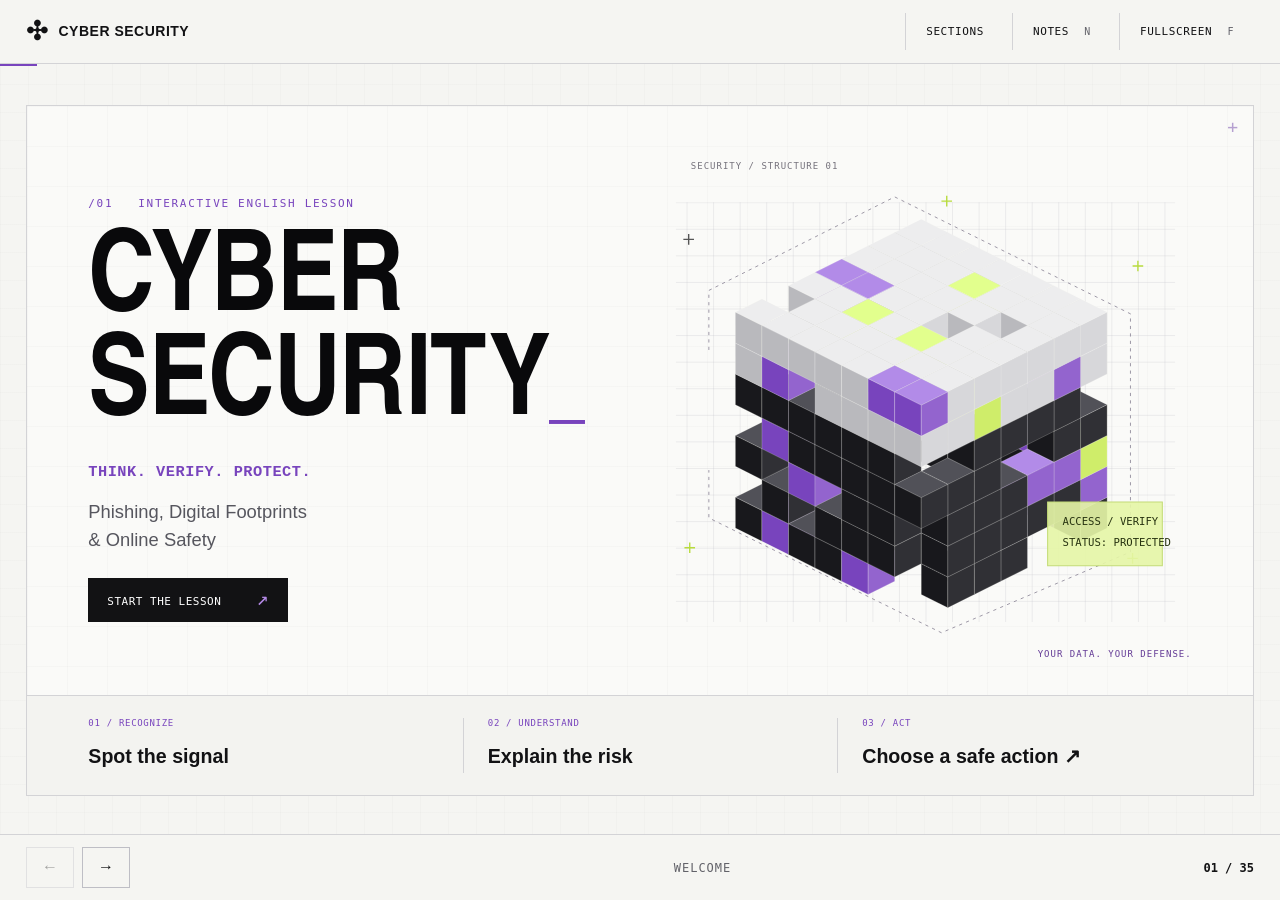
==== index.html @ 8901820e "Add files via upload" ====
<!doctype html>
<html lang="en"><head><meta charset="utf-8"><meta name="viewport" content="width=device-width, initial-scale=1"><meta name="theme-color" content="#f5f5f2"><meta name="description" content="An interactive English lesson on phishing, digital footprints and online safety. Bilingual vocabulary, diagrams and presenter notes."><title>Cyber Security · English lesson</title><link rel="stylesheet" href="style.css"></head>
<body><header class="toolbar"><a class="brand" href="#1"><i aria-hidden="true">✣</i>CYBER SECURITY</a><nav aria-label="Presentation tools"><button id="sections-btn">Sections</button><button id="notes-btn" title="Presenter notes (N)">Notes <kbd>N</kbd></button><button id="full-btn" title="Fullscreen (F)">Fullscreen <kbd>F</kbd></button></nav></header><div class="progress" aria-hidden="true"><div id="progress-bar"></div></div>
<main id="stage" aria-label="Presentation"></main>
<footer class="controls"><div class="nav-controls"><button id="prev-btn" aria-label="Previous slide">←</button><button id="next-btn" aria-label="Next slide">→</button><button id="reveal-btn" hidden>Reveal <kbd>Space</kbd></button></div><span id="section-label"></span><span id="counter" aria-live="polite"></span></footer>
<dialog id="notes-dialog" class="drawer"><div class="drawer-head"><h2>Presenter notes</h2><button data-close aria-label="Close notes">×</button></div><div id="notes-content"></div></dialog>
<dialog id="sections-dialog" class="drawer"><div class="drawer-head"><h2>Lesson map</h2><button data-close aria-label="Close sections">×</button></div><div id="sections-content"></div><p class="shortcuts">← → Slides &nbsp; · &nbsp; Space Reveal / next<br>N Notes &nbsp; · &nbsp; F Fullscreen &nbsp; · &nbsp; Esc Close</p></dialog>
<script src="config.js"></script><script src="assets/qrcode.js"></script><script src="notes.js"></script><script src="slides.js"></script><script src="app.js"></script></body></html>
---- style.css ----
:root{color-scheme:light;--bg:#f5f5f2;--panel:#ffffff;--text:#121214;--muted:#626269;--cyan:#7844bd;--purple:#7844bd;--line:#d3d3d6;--safe:#3d6616;--orange:#8a5200;--red:#a92e48}*{box-sizing:border-box}body{margin:0;background:radial-gradient(ellipse at 85% 10%,#12274a 0,transparent 42%),var(--bg);color:var(--text);font-family:Inter,"Segoe UI",Arial,sans-serif;line-height:1.4}button,a,input{font:inherit}button,.button{border:1px solid #bbbcc1;border-radius:9px;padding:9px 15px;background:#ffffff;color:var(--text);cursor:pointer;transition:background .16s;text-decoration:none;display:inline-block}button:hover,.button:hover{background:#e9e2f4;border-color:var(--cyan)}button:focus-visible,a:focus-visible,input:focus-visible{outline:3px solid var(--cyan);outline-offset:4px}button:disabled{opacity:.35;cursor:default}kbd{font:10px ui-monospace,monospace;color:var(--muted);margin-left:8px}.toolbar{height:64px;border-bottom:1px solid var(--line);padding:0 26px;display:flex;align-items:center;justify-content:space-between;gap:20px;background:#f5f5f2d9}.brand{font-size:13px;letter-spacing:1.7px;font-weight:750;color:var(--text);text-decoration:none;white-space:nowrap;display:flex;align-items:center;gap:10px}.brand i,.status-dot{display:inline-block;width:10px;height:10px;background:var(--cyan);border-radius:50%;box-shadow:0 0 15px #7844bd50}.toolbar nav{display:flex;gap:8px}.toolbar button{font-size:13px}.progress{height:3px;background:#dddddf}.progress>div{height:3px;background:linear-gradient(90deg,var(--cyan),var(--purple));transition:width .25s}#stage{min-height:calc(100dvh - 133px);display:flex;align-items:center;justify-content:center;padding:26px}.slide{width:min(100%,1480px);aspect-ratio:16/9;position:relative;border:1px solid var(--line);border-radius:20px;background:linear-gradient(120deg,#fafaf8,#f5f5f2);box-shadow:0 24px 60px #0004;padding:clamp(28px,4.2vw,76px);display:flex;flex-direction:column;justify-content:center;overflow:hidden;container-type:inline-size}.slide:before{content:"";position:absolute;inset:0;pointer-events:none;background:linear-gradient(#a0a0a010 1px,transparent 1px),linear-gradient(90deg,#a0a0a010 1px,transparent 1px);background-size:56px 56px;mask-image:linear-gradient(black,transparent 75%)}.slide>*{position:relative}.slide-header{margin-bottom:clamp(20px,2.5vw,40px)}.eyebrow{font:600 clamp(10px,1vw,14px) ui-monospace,monospace;letter-spacing:2.5px;color:var(--cyan);margin:0 0 16px}.slide-header h2{font-size:clamp(25px,3.1vw,48px);line-height:1.12;letter-spacing:-1px;margin:0;font-weight:730}.slide-body{font-size:clamp(17px,1.7vw,27px)}h1{font-size:clamp(42px,6.5vw,94px);line-height:1.02;letter-spacing:-3px;margin:12px 0 24px}h3{font-size:1.16em;line-height:1.2;margin:0 0 15px}em{color:var(--cyan);font-style:normal}p{margin:0 0 18px}p:last-child{margin-bottom:0}.lead{font-size:clamp(19px,2vw,30px);color:var(--muted);line-height:1.5}.mono{font:12px ui-monospace,monospace;letter-spacing:1.3px;color:var(--muted)}.cols{display:grid;gap:clamp(24px,3vw,48px);align-items:center}.cols-2{grid-template-columns:1fr 1fr}.cols-3{grid-template-columns:repeat(3,1fr)}.card{padding:25px 0;border-top:2px solid var(--cyan)}.card p{color:var(--muted);line-height:1.6}.card.safe{border-color:var(--safe)}.card.danger{border-color:var(--red)}.card.warning{border-color:var(--orange)}.callout{padding-top:24px;margin-top:25px;border-top:1px solid var(--line);font-size:1.05em;color:var(--cyan)}.flow{display:flex;align-items:stretch;justify-content:space-between;gap:12px;margin:22px 0}.node{padding:20px 16px;border:1px solid #bcbcc2;border-radius:12px;background:#ffffff;flex:1;font-size:clamp(16px,1.6vw,25px);font-weight:650;display:flex;flex-direction:column;justify-content:center}.node-index{font:11px ui-monospace,monospace;color:var(--cyan);display:block;margin-bottom:10px}.node small{display:block;color:var(--muted);font-size:.66em;line-height:1.3;margin-top:12px;font-weight:400}.arrow{align-self:center;color:var(--cyan);font-size:25px}.chain-step{display:flex;flex:1;gap:12px}.chain{gap:10px}.chain>.node{flex:1}.chain-step .node{width:100%}.method{color:var(--muted);font:clamp(17px,1.7vw,26px) ui-monospace,monospace;margin-top:24px}.method span{color:var(--cyan);margin:0 12px}.cover .slide-body{max-width:1050px}.cover h1{font-size:clamp(48px,7vw,102px)}.cover .flow{max-width:850px}.cover .node{background:transparent;border-color:var(--line)}.controls{min-height:66px;padding:12px 26px;display:flex;justify-content:space-between;align-items:center;gap:14px;border-top:1px solid var(--line);background:#f5f5f2}.nav-controls{display:flex;gap:8px;min-width:190px}.controls button{min-width:42px}.controls #reveal-btn{color:var(--cyan)}#section-label,#counter{font:12px ui-monospace,monospace;color:var(--muted)}#counter{min-width:65px;text-align:right}.tag{display:inline-block;border:1px solid #babac2;color:#343439;background:#efedf3;padding:9px 16px;border-radius:30px;font-size:.8em}.tags{display:flex;gap:10px;flex-wrap:wrap;margin-top:20px}.tags.large .tag{font-size:1em;padding:14px 22px}.message{border:1px solid #b8b8bd;border-radius:16px;background:#ffffff;overflow:hidden;max-width:870px;margin-inline:auto;width:100%}.message-bar{background:#eeeef0;border-bottom:1px solid #c4c4ca;padding:13px 22px;display:flex;align-items:center;gap:10px;font:11px ui-monospace,monospace;color:var(--muted);letter-spacing:1px}.message-bar span:last-child{margin-left:auto;font-size:10px}.message-body{padding:28px 32px;font-size:1.18em;line-height:1.5}.fake-link{color:#6334a3;text-decoration:underline}.demo-button{display:inline-block;padding:10px 20px;border:1px dashed #71717a;border-radius:7px;font-size:.8em;color:var(--muted);margin-top:7px}.sender{border-bottom:1px solid var(--line);padding-bottom:18px;margin-bottom:20px}.sender strong,.sender code{display:block}.sender code{font-size:.72em;color:var(--orange);margin-top:6px}.stats{display:grid;grid-template-columns:repeat(3,1fr);gap:32px;margin:20px 0}.stats>div+div{border-left:1px solid var(--line);padding-left:32px}.stats b{font-size:clamp(40px,5.3vw,80px);letter-spacing:-3px;font-weight:700;white-space:nowrap;color:var(--cyan)}.stats b span{font-size:.4em;letter-spacing:0;margin-left:5px}.stats p{font-size:.85em;color:var(--text);margin-top:18px}.stats small{font-size:.8em;color:var(--muted);display:block;margin-top:7px}.source-note{font-size:clamp(12px,1vw,16px);color:var(--muted);margin-top:22px;line-height:1.5}.example{display:block;margin-top:24px;font-size:.85em;color:var(--orange)}.aitm-steps{margin-top:28px;min-height:140px}.aitm-steps p{font-size:.9em;margin-bottom:14px}.aitm-steps b{margin-right:16px;color:var(--cyan)}.warning{color:var(--orange)}.notifications{display:grid;gap:12px}.notifications>div{padding:18px 20px;background:#fff;border:1px solid #c2c2c9;border-left:3px solid var(--orange);border-radius:10px;font-size:.9em;display:flex;justify-content:space-between;gap:20px}.notifications>div:nth-child(2){margin-left:12px}.notifications>div:nth-child(3){margin-left:24px}.notifications b{color:var(--orange);font-size:.8em}.notifications small{font-size:.7em;color:var(--muted);text-align:center;margin-top:8px}.inset-title{font-size:2em;line-height:1.1}.big-answer{font-size:1.65em;font-weight:750;color:var(--safe);margin-top:24px}.purple{color:var(--purple)}table{width:100%;border-collapse:collapse;table-layout:fixed;font-size:.92em}th{text-align:left;color:var(--cyan);font-size:.8em;text-transform:uppercase;letter-spacing:1px;border-bottom:2px solid #9c9ca6;padding:16px 18px}td{padding:17px 18px;border-bottom:1px solid var(--line);color:#44444d;vertical-align:top}td:first-child{color:var(--text)}th:first-child{width:36%}.definition{font-size:clamp(30px,4vw,60px);line-height:1.25;letter-spacing:-1px}.definition.small{font-size:1.4em}.question-label{margin:25px 0 10px;color:var(--muted);font-size:1.1em}.answer{color:var(--safe);font-weight:600;padding:18px 0;margin-top:12px}.evidence-grid{display:grid;grid-template-columns:1fr 1fr;gap:20px 36px}.evidence-grid .card{padding:19px 0}.alex-title{margin-bottom:24px}.profile{display:flex;align-items:center;gap:16px}.avatar{height:56px;width:56px;border:1px solid #a8a8b2;border-radius:50%;display:grid;place-items:center;background:#e9e1f5;color:var(--cyan);font-weight:700}.profile small{display:block;color:var(--muted);font-size:.65em;margin-top:5px}.profile h3{margin:0}.question{font-size:1.4em;line-height:1.4}.questions{margin-top:40px}.questions p{font-size:1.45em;margin-bottom:24px}.questions span{color:var(--cyan);font:15px ui-monospace,monospace;margin-right:20px}.post{max-width:730px;margin:auto;padding:30px;border:1px solid #c5c5c9;border-radius:16px;background:#fff;width:100%}.post blockquote{font-size:1.55em;line-height:1.35;margin:35px 0}.post-footer{border-top:1px solid var(--line);padding-top:16px;font-size:.65em;color:var(--muted)}.cols .message-body{padding:22px;font-size:1em}.cols .post blockquote{font-size:1.25em}.analyzed [data-mark]{background:#8a520020;color:var(--orange);border-bottom:2px solid var(--orange)}.analyzed [data-mark=personal]{color:var(--cyan);border-color:var(--cyan);background:#7844bd15}.process-row{display:flex;gap:25px;align-items:center}.process-row .flow{flex:1}.label{font:12px ui-monospace,monospace;width:55px}.danger-text{color:var(--red)}.safe-text{color:var(--safe)}.rule-number{font-size:clamp(65px,8vw,120px);line-height:1;color:var(--cyan);opacity:.7;letter-spacing:-5px;margin-bottom:24px}.clean-list,.check-list{margin:0;padding:0;list-style:none}.clean-list{counter-reset:list}.clean-list li,.check-list li{padding:15px 0;border-bottom:1px solid var(--line);display:flex;gap:16px}.clean-list li:before{counter-increment:list;content:'0' counter(list);color:var(--cyan);font:14px ui-monospace,monospace;padding-top:5px}.check-list li:before{content:'✓';color:var(--safe)}.auth-equation{display:flex;gap:40px;align-items:center;justify-content:center;margin:28px 0 40px}.auth-equation>div{padding:26px 35px;border:1px solid #b8b8c0;border-radius:14px;flex:1}.auth-equation>b{font-size:2em;color:var(--cyan)}.auth-equation h3{margin:12px 0 0}.layers{display:grid;gap:18px}.layers>div{display:flex;align-items:center;gap:25px;padding:20px 26px;border:1px solid var(--line);border-radius:13px;background:#fff}.layers b{color:var(--cyan);font:24px ui-monospace,monospace}.layers h3{margin-bottom:8px}.layers p{font-size:.8em;color:var(--muted)}.monitor{border:1px solid #b7b7c0;border-radius:14px;overflow:hidden;margin-bottom:30px}.monitor-head{padding:16px 24px;background:#e9e4f1;color:var(--cyan);font:16px ui-monospace,monospace}.monitor-head span{font:13px sans-serif;color:var(--muted);margin-left:20px}.signal-row{display:grid;grid-template-columns:repeat(4,1fr);gap:20px;padding:32px 24px;font-size:.85em}.signal-row span:before{content:'●';color:var(--orange);margin-right:8px;font-size:10px}.takeaways p{font-size:1.65em;display:flex;gap:22px;align-items:baseline;border-bottom:1px solid var(--line);padding:20px 0}.takeaways p:last-child{border:0}.takeaways b{font:16px ui-monospace,monospace;color:var(--muted)}.final-question{font-size:clamp(30px,3.7vw,56px);line-height:1.25;letter-spacing:-1px}.thanks{margin-top:16px;color:var(--muted)}.word-preview{display:grid;grid-template-columns:auto 1fr;gap:10px 24px;font-size:.8em;padding:22px 0;margin:15px 0}.word-preview span{color:var(--muted)}.accent{color:var(--cyan);border-color:#7844bd;font-size:.8em}.qr-panel{text-align:center;display:grid;justify-items:center;gap:16px}.qr{padding:16px;background:#fff;border-radius:16px;width:clamp(190px,23vw,340px);max-width:100%;aspect-ratio:1;display:grid;place-items:center;line-height:0}.qr svg{width:100%;height:100%}.qr-panel>b{font-size:.95em}.qr-panel>small{font-size:.7em;color:var(--muted)}.quiz-layout{display:grid;grid-template-columns:1fr 1fr;gap:45px;align-items:center}.quiz-slot{aspect-ratio:1;max-width:360px;width:100%;justify-self:center;border:2px dashed #9b8aae;border-radius:20px;display:flex;align-items:center;justify-content:center;flex-direction:column;color:var(--muted);gap:12px;background:#11213950}.quiz-slot p{margin:0;font-size:1.2em}.quiz-slot small{font-size:.7em}.qr-corners{font-size:60px;font-weight:200;color:#7844bd}.quiz-slot.ready{border:0;background:transparent}.quiz-slot img{width:100%;height:100%;object-fit:contain;background:#fff;padding:15px;border-radius:12px}.quiz-slot a{color:var(--cyan);font-size:.8em}.drawer{position:fixed;inset:0 0 0 auto;margin:0;height:100dvh;max-height:none;width:560px;max-width:100%;padding:25px 30px;background:#f7f7f4;color:var(--text);border:0;border-left:1px solid #c3c3ca;overflow:auto;box-shadow:-20px 0 80px #0006}.drawer::backdrop{background:#151518a6;backdrop-filter:blur(3px)}.drawer-head{display:flex;align-items:center;justify-content:space-between;gap:20px;margin-bottom:25px}.drawer-head h2{font-size:23px;margin:0}.drawer-head button{font-size:24px;padding:2px 12px}.drawer h3{color:var(--cyan);font-size:14px;text-transform:uppercase;letter-spacing:1px;margin-top:25px}.drawer p{font-size:16px;line-height:1.7;white-space:pre-line}.notes-meta{display:flex;flex-wrap:wrap;gap:8px}.notes-meta span{font-size:12px;padding:7px 10px;background:#eeebf4;border-radius:6px;color:var(--muted)}.notes-guide{border-left:3px solid var(--orange);padding-left:15px}.map-group{color:var(--cyan);font:12px ui-monospace,monospace;margin:25px 0 10px}.map-button{display:flex;justify-content:space-between;gap:10px;text-align:left;width:100%;background:transparent;border-color:transparent;padding:10px;font-size:14px;margin-bottom:3px}.map-button.active{background:#e9dff8;border-color:#bcadd2}.map-button small{color:var(--muted)}.shortcuts{font-size:12px;color:var(--muted);line-height:2;margin-top:25px}.reveal:not([hidden]){animation:fade .25s ease-out}[hidden]{display:none!important}@keyframes fade{from{opacity:0;transform:translateY(8px)}to{opacity:1;transform:translateY(0)}}@media(min-width:1800px){.slide-body{font-size:27px}}@media(max-width:900px){.toolbar{padding:0 14px}.brand{font-size:10px;letter-spacing:1px}.toolbar button{font-size:11px;padding:8px}.toolbar kbd{display:none}#stage{padding:15px}.slide{padding:32px;aspect-ratio:auto;min-height:70vh}.slide-body{font-size:18px}.slide-header h2{font-size:30px}.cols{gap:25px}.node{font-size:16px;padding:15px 12px}.chain{flex-wrap:wrap}.chain-step{min-width:130px}.chain>.node{min-width:120px}.stats b{font-size:45px}.stats{gap:18px}.stats>div+div{padding-left:18px}.message-body{padding:24px}.takeaways p{font-size:1.3em;display:block}.takeaways b{margin-right:12px}.controls{padding:12px 15px}.source-note{font-size:12px}}@media(max-width:600px){.brand{font-size:9px}.toolbar{gap:8px;height:58px}.toolbar nav{gap:4px}.toolbar button{padding:6px}.toolbar #full-btn{font-size:0}.toolbar #full-btn:before{content:'⛶';font-size:18px}.slide{padding:25px 20px;min-height:calc(100dvh - 160px);border-radius:14px;overflow:visible}.slide-header{margin-bottom:24px}.slide-header h2{font-size:28px}.slide-body{font-size:17px}h1{font-size:45px;letter-spacing:-2px}.intro h1{font-size:40px}.cols-2,.cols-3,.quiz-layout{grid-template-columns:1fr}.flow{flex-wrap:wrap;gap:8px}.node{min-width:90px}.arrow{font-size:18px}.cover .node{font-size:14px}.qr{width:220px}.qr-panel{gap:10px}.word-preview{font-size:.82em;gap:8px 15px}.lead{font-size:18px}.controls{gap:8px}.nav-controls{min-width:0;gap:5px}.controls button{padding:9px;min-width:36px}.controls kbd{display:none}#section-label{font-size:10px;max-width:92px}#counter{font-size:10px;min-width:43px}.stats{grid-template-columns:1fr;gap:18px}.stats>div{display:flex;align-items:center;gap:22px}.stats>div+div{border-left:0;padding-left:0;border-top:1px solid var(--line);padding-top:18px}.stats b{font-size:42px;min-width:140px;letter-spacing:-1px}.stats p{margin:0;font-size:.8em}.evidence-grid{gap:15px 20px}.card{padding:16px 0}.card h3{font-size:1em}.card p{font-size:.9em}td,th{padding:13px 8px;overflow-wrap:anywhere}table{font-size:.83em}.source-note{font-size:11px}.message-body{padding:22px;font-size:1.05em}.message-bar{padding:12px}.message-bar span:last-child{font-size:8px}.post{padding:22px}.questions p{font-size:1.2em}.rule-number{font-size:70px;margin-bottom:15px}.auth-equation{gap:14px;margin:15px 0 24px}.auth-equation>div{padding:20px 15px}.auth-equation h3{font-size:1em}.mono{font-size:9px}.layers>div{padding:18px 15px;gap:16px}.layers h3{font-size:1em}.signal-row{grid-template-columns:1fr 1fr;padding:22px;gap:20px}.monitor-head span{font-size:11px}.process-row{gap:12px}.label{font-size:9px;width:38px}.process-row .node{font-size:13px;min-width:65px}.questions{margin-top:25px}.final-question{font-size:28px}.quiz-slot{max-width:230px}.takeaways p{font-size:1.3em}.drawer{padding:20px}.inset-title{font-size:1.6em;margin:0}.qr-panel small{font-size:12px}.example{margin-top:10px}}@media(prefers-reduced-motion:reduce){*,*:before,*:after{animation:none!important;transition:none!important}}@media print{body{background:white;color:black}.toolbar,.controls,.progress,.drawer{display:none!important}#stage{display:block;padding:0}.slide{break-after:page;width:100%;aspect-ratio:16/9;min-height:0;color:#101827;background:white;border:0;box-shadow:none}.slide>*{color:#101827}}
/* Keep the complete canvas and controls visible on landscape projectors. */
@media(min-width:901px){.slide{width:min(100%,1480px,calc((100dvh - 185px)*16/9));padding:clamp(28px,3.5vw,64px)}.slide-body{font-size:clamp(17px,2cqw,27px)}.slide-header h2{font-size:clamp(26px,3.6cqw,48px)}.slide h1{font-size:clamp(42px,6.6cqw,94px)}.slide.intro h1{font-size:clamp(38px,5.5cqw,72px)}.node{font-size:clamp(16px,1.9cqw,25px)}.intro .word-preview{margin:5px 0;padding:16px 0}.intro .lead{font-size:clamp(18px,2.1cqw,28px)}}
.takeaways p{display:block}.takeaways b{display:inline-block;margin-right:22px}
.sender-slide .slide-header{margin-bottom:20px}.sender-slide .message-body{padding:18px 26px;font-size:1em}.sender-slide .sender{padding-bottom:12px;margin-bottom:12px}.sender-slide .message-body>p{margin-bottom:12px}.sender-slide .callout{padding-top:15px;margin-top:18px}.sender-slide .answer{padding:10px 0;margin-top:5px}
.controls{height:66px;padding-block:10px}

/* Cyber Security — grid, type and hard edges from the supplied reference. */
@font-face{font-family:CyberDisplay;src:url('assets/display.otf') format('opentype');font-weight:700;font-display:swap}
:root{--lime:#d5f65b;--ink:#121214;--paper:#f5f5f2;--accent:#7844bd}
body{background:var(--paper);background-image:linear-gradient(#11111104 1px,transparent 1px),linear-gradient(90deg,#11111104 1px,transparent 1px);background-size:28px 28px}
button,.button,.slide,.node,.tag,.message,.post,.notifications>div,.demo-button,.avatar,.auth-equation>div,.layers>div,.monitor,.qr,.quiz-slot,.quiz-slot img,.notes-meta span{border-radius:0;box-shadow:none}
.toolbar{background:var(--paper);height:64px;border-bottom:1px solid var(--line)}
.brand{letter-spacing:.5px;font-size:14px;font-weight:900}.brand i{width:auto;height:auto;background:none;box-shadow:none;border-radius:0;font-size:26px;font-style:normal;color:var(--ink)}
.toolbar button{border:0;border-left:1px solid var(--line);background:transparent;font:11px ui-monospace,monospace;text-transform:uppercase;letter-spacing:.6px;padding:12px 20px}.toolbar button:hover{background:#e8e1f1}
.progress{height:2px;background:transparent}.progress>div{height:2px;background:var(--accent)}
#stage{padding:18px 26px;min-height:calc(100dvh - 132px)}
.slide{background:#fafaf8;border:1px solid var(--line);padding:clamp(28px,3.5vw,64px);box-shadow:none}
.slide:before{background:linear-gradient(#12121405 1px,transparent 1px),linear-gradient(90deg,#12121405 1px,transparent 1px);background-size:40px 40px;mask-image:none}
.slide:after{content:'+';position:absolute;right:15px;top:10px;font:18px ui-monospace,monospace;color:#b5a0d0}
h1,.slide-header h2,.inset-title{font-family:CyberDisplay,'Arial Narrow',Arial,sans-serif;font-weight:700;text-transform:uppercase;letter-spacing:-.5px;line-height:1.02}
.slide-header h2{font-size:clamp(30px,4.6cqw,60px)}
.eyebrow{color:var(--accent);font-weight:400;letter-spacing:1.7px;font-size:11px}
.slide-header{margin-bottom:24px}.lead{color:#56565e}.node{background:#f6f6f3;border-color:#c4c4cb;border-top:3px solid var(--ink);font-weight:600}.node-index{color:var(--accent)}
.node small{color:#626269}.node-index,.mono,.message-bar,.label,.source-note,.tag,.cover-subtitle{font-family:ui-monospace,'Courier New',monospace}
.card{border-color:var(--accent)}.card.safe{border-color:#a2c439}.card.danger{border-color:#a92e48}
.tag{background:#f0eafa;border-color:#cbbadc;color:#4f2f77;padding:7px 12px}
th{background:#eeebf4;border-bottom:2px solid var(--ink);color:#633a95;font-size:.75em}td{background:#ffffff66}tr:nth-child(even) td{background:#eeeeef99}
.message-bar{background:#eeebf3;color:#53535b}.status-dot{background:var(--lime);box-shadow:none;border:1px solid #9fbd45;border-radius:0}
.message{border-color:#aaa9b1}.post{background:white}.avatar{color:var(--ink);background:var(--lime);border-color:#b5ca73}
.demo-button{background:#efedf2;color:#55515e;border:1px solid #bbb5c5}.fake-link{color:#6334a3}.callout{color:#633a95}.big-answer,.answer{color:#3d6616}.analyzed [data-mark]{background:#f4e8bc;color:#7e4900}.analyzed [data-mark=personal]{background:#e8dcf7;color:#65369e}
.stats b{color:var(--ink);font-family:CyberDisplay,Arial,sans-serif}.stats>div:first-child b{color:var(--accent)}.rule-number{color:var(--accent);opacity:1;font-family:CyberDisplay,Arial,sans-serif}
.layers>div{background:white;border-left:5px solid var(--accent)}.layers>div:last-child{border-left-color:#b3d63e}.monitor-head{background:#eee9f5;color:#54307e}.signal-row{background:#fff}
.quiz-slot{background:linear-gradient(135deg,#f0edf5,#fafaf8);border-color:#ab96c5}.qr{border:1px solid var(--line);padding:12px}.qr-panel>b{font-family:ui-monospace,monospace;font-size:.85em}.accent{background:var(--ink);color:#fff;border-color:var(--ink)}.accent:hover{color:var(--ink)}
.controls{background:var(--paper);height:66px}.controls button{background:transparent;border-color:#bebec5;padding:8px 15px}.controls #reveal-btn{background:var(--lime);color:#273507;border-color:#b6cf6c}.controls button:hover{background:#e8e1f1}
#section-label{text-transform:uppercase;letter-spacing:1px}#counter{color:var(--ink);font-weight:700}.drawer{background:#f7f7f4;box-shadow:-10px 0 40px #1112}.map-button.active{background:#e8def7}.drawer h3{color:#633a95}
.cover{padding:0!important;justify-content:stretch}.cover .slide-body{max-width:none;width:100%;height:100%;display:flex;flex-direction:column;flex:1}.cover-main{display:grid;grid-template-columns:1.05fr 1fr;flex:1;align-items:center;padding:4.5% 5% 3%;gap:1%}
.cover .eyebrow{margin-bottom:24px}.cover h1{font-size:clamp(52px,9.2cqw,118px);line-height:.92;letter-spacing:-1.5px;margin:0 0 20px;color:#09090b}.title-cursor{color:var(--accent);font-size:.7em}
.cover-subtitle{font-size:clamp(11px,1.25cqw,17px);font-weight:700;letter-spacing:.5px;color:var(--accent);margin-bottom:15px}.cover .lead{font-size:clamp(14px,1.5cqw,21px);line-height:1.5;margin-bottom:25px;max-width:95%}
.cover-start{background:var(--ink);color:white;border:1px solid var(--ink);font:11px ui-monospace,monospace;padding:13px 18px;letter-spacing:.5px}.cover-start span{color:#b58ae7;font-size:20px;line-height:12px;margin-left:28px}.cover-start:hover{background:#7844bd;color:#fff}.cover-start:hover span{color:var(--lime)}
.cover-art{position:relative;align-self:stretch;display:flex;align-items:center;min-width:0}.cover-art img{width:100%;height:auto;max-height:100%;object-fit:contain}.art-label,.art-caption{position:absolute;font:9px ui-monospace,monospace;letter-spacing:1px}.art-label{top:0;left:6%;color:#74717b}.art-caption{bottom:0;right:0;color:#633a95}
.cover-principles{border-top:1px solid var(--line);display:grid;grid-template-columns:repeat(3,1fr);padding:22px 5%;background:#f3f3f0;gap:20px}.cover-principles>div+div{border-left:1px solid var(--line);padding-left:24px}.cover-principles span{display:block;font:9px ui-monospace,monospace;color:var(--accent);margin-bottom:10px;letter-spacing:.7px}.cover-principles b{font-weight:600;font-size:clamp(14px,1.6cqw,21px)}
@media(min-width:901px){.slide{width:min(100%,1480px,calc((100dvh - 168px)*16/9))}.slide h1{font-size:clamp(42px,6.6cqw,94px)}.slide.cover h1{font-size:clamp(52px,9.2cqw,118px)}}
@media(max-width:900px){.slide-header h2{font-size:36px}.cover-main{padding:35px 30px;gap:10px}.slide.cover h1{font-size:72px}.cover .eyebrow{font-size:9px;letter-spacing:1px}.cover .lead{font-size:16px}.cover-subtitle{font-size:11px}.cover-principles{padding:20px 30px}.toolbar button{padding:10px}}
@media(max-width:600px){.toolbar{height:58px;padding:0 12px}.brand{font-size:10px;letter-spacing:0;gap:6px}.brand i{font-size:20px}.toolbar button{font-size:9px;padding:8px 6px}.toolbar nav{gap:0}#stage{padding:12px}.slide{border-radius:0}.slide-header h2{font-size:34px}.cover-main{grid-template-columns:1fr;padding:30px 24px 16px;gap:20px}.slide.cover h1{font-size:76px}.cover .eyebrow{margin-bottom:20px}.cover-art{height:245px}.cover-art img{height:100%;width:100%}.art-label{left:0}.cover .lead{font-size:16px}.cover-start{font-size:10px}.cover-principles{padding:20px;gap:9px}.cover-principles>div+div{padding-left:10px}.cover-principles span{font-size:8px;line-height:1.5}.cover-principles b{font-size:13px}.controls button{padding:9px}.cover-subtitle{font-size:12px}.art-caption{font-size:8px}.intro h1{font-size:46px}}
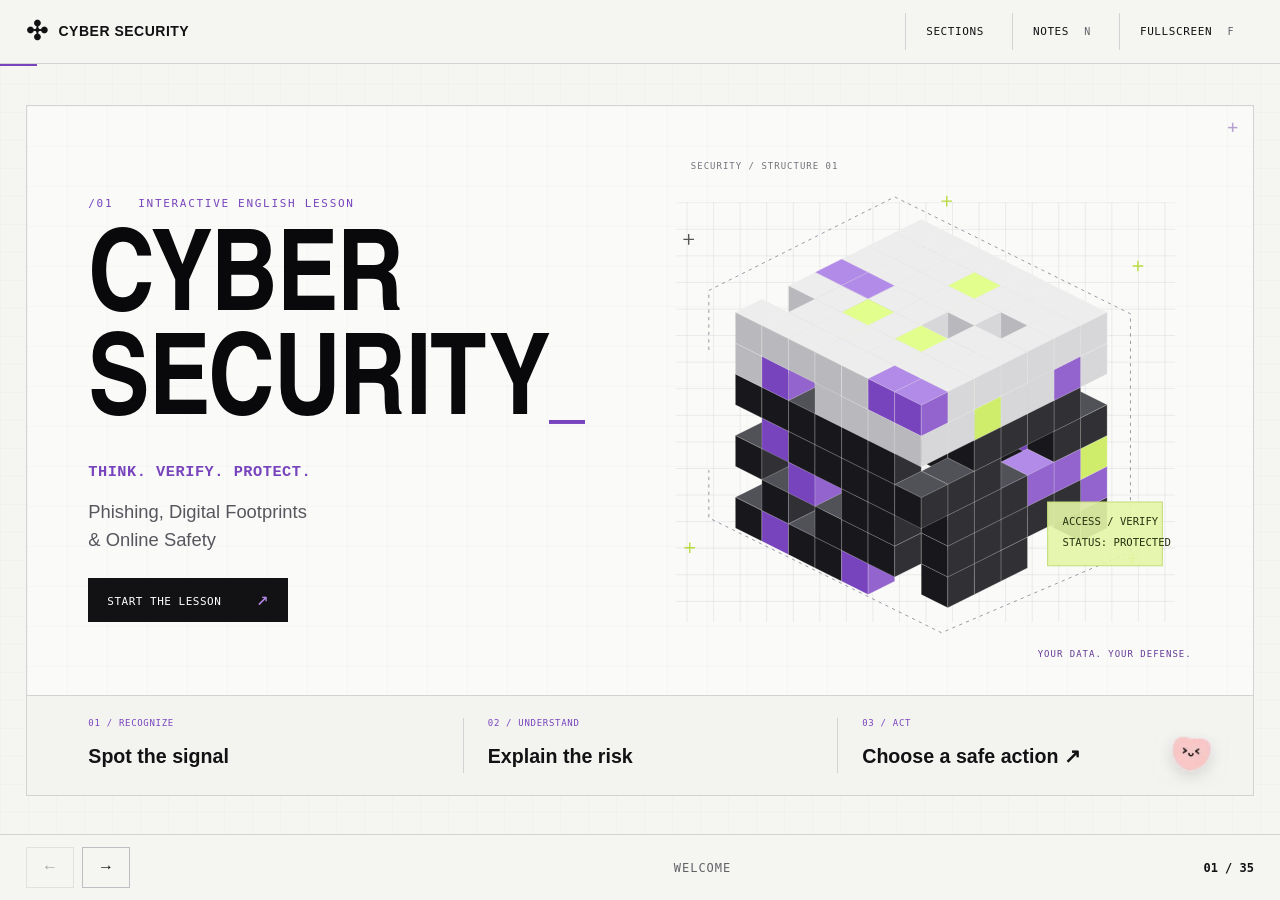
==== commit 5036f010: "Обновление презентации" ====
--- a/index.html
+++ b/index.html
@@ -1,8 +1,8 @@
 <!doctype html>
-<html lang="en"><head><meta charset="utf-8"><meta name="viewport" content="width=device-width, initial-scale=1"><meta name="theme-color" content="#f5f5f2"><meta name="description" content="An interactive English lesson on phishing, digital footprints and online safety. Bilingual vocabulary, diagrams and presenter notes."><title>Cyber Security · English lesson</title><link rel="stylesheet" href="style.css"></head>
+<html lang="en"><head><meta charset="utf-8"><meta name="viewport" content="width=device-width, initial-scale=1"><meta name="theme-color" content="#f5f5f2"><meta name="description" content="An interactive English lesson on phishing, digital footprints and online safety. Bilingual vocabulary, diagrams and presenter notes."><title>Cyber Security · English lesson</title><link rel="stylesheet" href="style.css?v=20261118-5"></head>
 <body><header class="toolbar"><a class="brand" href="#1"><i aria-hidden="true">✣</i>CYBER SECURITY</a><nav aria-label="Presentation tools"><button id="sections-btn">Sections</button><button id="notes-btn" title="Presenter notes (N)">Notes <kbd>N</kbd></button><button id="full-btn" title="Fullscreen (F)">Fullscreen <kbd>F</kbd></button></nav></header><div class="progress" aria-hidden="true"><div id="progress-bar"></div></div>
 <main id="stage" aria-label="Presentation"></main>
 <footer class="controls"><div class="nav-controls"><button id="prev-btn" aria-label="Previous slide">←</button><button id="next-btn" aria-label="Next slide">→</button><button id="reveal-btn" hidden>Reveal <kbd>Space</kbd></button></div><span id="section-label"></span><span id="counter" aria-live="polite"></span></footer>
 <dialog id="notes-dialog" class="drawer"><div class="drawer-head"><h2>Presenter notes</h2><button data-close aria-label="Close notes">×</button></div><div id="notes-content"></div></dialog>
 <dialog id="sections-dialog" class="drawer"><div class="drawer-head"><h2>Lesson map</h2><button data-close aria-label="Close sections">×</button></div><div id="sections-content"></div><p class="shortcuts">← → Slides &nbsp; · &nbsp; Space Reveal / next<br>N Notes &nbsp; · &nbsp; F Fullscreen &nbsp; · &nbsp; Esc Close</p></dialog>
-<script src="config.js"></script><script src="assets/qrcode.js"></script><script src="notes.js"></script><script src="slides.js"></script><script src="app.js"></script></body></html>
+<script src="config.js"></script><script src="assets/qrcode.js"></script><script src="notes.js"></script><script src="slides.js?v=20261118-5"></script><script src="app.js?v=20261118-5"></script></body></html>
--- a/style.css
+++ b/style.css
@@ -1,6 +1,97 @@
 :root{color-scheme:light;--bg:#f5f5f2;--panel:#ffffff;--text:#121214;--muted:#626269;--cyan:#7844bd;--purple:#7844bd;--line:#d3d3d6;--safe:#3d6616;--orange:#8a5200;--red:#a92e48}*{box-sizing:border-box}body{margin:0;background:radial-gradient(ellipse at 85% 10%,#12274a 0,transparent 42%),var(--bg);color:var(--text);font-family:Inter,"Segoe UI",Arial,sans-serif;line-height:1.4}button,a,input{font:inherit}button,.button{border:1px solid #bbbcc1;border-radius:9px;padding:9px 15px;background:#ffffff;color:var(--text);cursor:pointer;transition:background .16s;text-decoration:none;display:inline-block}button:hover,.button:hover{background:#e9e2f4;border-color:var(--cyan)}button:focus-visible,a:focus-visible,input:focus-visible{outline:3px solid var(--cyan);outline-offset:4px}button:disabled{opacity:.35;cursor:default}kbd{font:10px ui-monospace,monospace;color:var(--muted);margin-left:8px}.toolbar{height:64px;border-bottom:1px solid var(--line);padding:0 26px;display:flex;align-items:center;justify-content:space-between;gap:20px;background:#f5f5f2d9}.brand{font-size:13px;letter-spacing:1.7px;font-weight:750;color:var(--text);text-decoration:none;white-space:nowrap;display:flex;align-items:center;gap:10px}.brand i,.status-dot{display:inline-block;width:10px;height:10px;background:var(--cyan);border-radius:50%;box-shadow:0 0 15px #7844bd50}.toolbar nav{display:flex;gap:8px}.toolbar button{font-size:13px}.progress{height:3px;background:#dddddf}.progress>div{height:3px;background:linear-gradient(90deg,var(--cyan),var(--purple));transition:width .25s}#stage{min-height:calc(100dvh - 133px);display:flex;align-items:center;justify-content:center;padding:26px}.slide{width:min(100%,1480px);aspect-ratio:16/9;position:relative;border:1px solid var(--line);border-radius:20px;background:linear-gradient(120deg,#fafaf8,#f5f5f2);box-shadow:0 24px 60px #0004;padding:clamp(28px,4.2vw,76px);display:flex;flex-direction:column;justify-content:center;overflow:hidden;container-type:inline-size}.slide:before{content:"";position:absolute;inset:0;pointer-events:none;background:linear-gradient(#a0a0a010 1px,transparent 1px),linear-gradient(90deg,#a0a0a010 1px,transparent 1px);background-size:56px 56px;mask-image:linear-gradient(black,transparent 75%)}.slide>*{position:relative}.slide-header{margin-bottom:clamp(20px,2.5vw,40px)}.eyebrow{font:600 clamp(10px,1vw,14px) ui-monospace,monospace;letter-spacing:2.5px;color:var(--cyan);margin:0 0 16px}.slide-header h2{font-size:clamp(25px,3.1vw,48px);line-height:1.12;letter-spacing:-1px;margin:0;font-weight:730}.slide-body{font-size:clamp(17px,1.7vw,27px)}h1{font-size:clamp(42px,6.5vw,94px);line-height:1.02;letter-spacing:-3px;margin:12px 0 24px}h3{font-size:1.16em;line-height:1.2;margin:0 0 15px}em{color:var(--cyan);font-style:normal}p{margin:0 0 18px}p:last-child{margin-bottom:0}.lead{font-size:clamp(19px,2vw,30px);color:var(--muted);line-height:1.5}.mono{font:12px ui-monospace,monospace;letter-spacing:1.3px;color:var(--muted)}.cols{display:grid;gap:clamp(24px,3vw,48px);align-items:center}.cols-2{grid-template-columns:1fr 1fr}.cols-3{grid-template-columns:repeat(3,1fr)}.card{padding:25px 0;border-top:2px solid var(--cyan)}.card p{color:var(--muted);line-height:1.6}.card.safe{border-color:var(--safe)}.card.danger{border-color:var(--red)}.card.warning{border-color:var(--orange)}.callout{padding-top:24px;margin-top:25px;border-top:1px solid var(--line);font-size:1.05em;color:var(--cyan)}.flow{display:flex;align-items:stretch;justify-content:space-between;gap:12px;margin:22px 0}.node{padding:20px 16px;border:1px solid #bcbcc2;border-radius:12px;background:#ffffff;flex:1;font-size:clamp(16px,1.6vw,25px);font-weight:650;display:flex;flex-direction:column;justify-content:center}.node-index{font:11px ui-monospace,monospace;color:var(--cyan);display:block;margin-bottom:10px}.node small{display:block;color:var(--muted);font-size:.66em;line-height:1.3;margin-top:12px;font-weight:400}.arrow{align-self:center;color:var(--cyan);font-size:25px}.chain-step{display:flex;flex:1;gap:12px}.chain{gap:10px}.chain>.node{flex:1}.chain-step .node{width:100%}.method{color:var(--muted);font:clamp(17px,1.7vw,26px) ui-monospace,monospace;margin-top:24px}.method span{color:var(--cyan);margin:0 12px}.cover .slide-body{max-width:1050px}.cover h1{font-size:clamp(48px,7vw,102px)}.cover .flow{max-width:850px}.cover .node{background:transparent;border-color:var(--line)}.controls{min-height:66px;padding:12px 26px;display:flex;justify-content:space-between;align-items:center;gap:14px;border-top:1px solid var(--line);background:#f5f5f2}.nav-controls{display:flex;gap:8px;min-width:190px}.controls button{min-width:42px}.controls #reveal-btn{color:var(--cyan)}#section-label,#counter{font:12px ui-monospace,monospace;color:var(--muted)}#counter{min-width:65px;text-align:right}.tag{display:inline-block;border:1px solid #babac2;color:#343439;background:#efedf3;padding:9px 16px;border-radius:30px;font-size:.8em}.tags{display:flex;gap:10px;flex-wrap:wrap;margin-top:20px}.tags.large .tag{font-size:1em;padding:14px 22px}.message{border:1px solid #b8b8bd;border-radius:16px;background:#ffffff;overflow:hidden;max-width:870px;margin-inline:auto;width:100%}.message-bar{background:#eeeef0;border-bottom:1px solid #c4c4ca;padding:13px 22px;display:flex;align-items:center;gap:10px;font:11px ui-monospace,monospace;color:var(--muted);letter-spacing:1px}.message-bar span:last-child{margin-left:auto;font-size:10px}.message-body{padding:28px 32px;font-size:1.18em;line-height:1.5}.fake-link{color:#6334a3;text-decoration:underline}.demo-button{display:inline-block;padding:10px 20px;border:1px dashed #71717a;border-radius:7px;font-size:.8em;color:var(--muted);margin-top:7px}.sender{border-bottom:1px solid var(--line);padding-bottom:18px;margin-bottom:20px}.sender strong,.sender code{display:block}.sender code{font-size:.72em;color:var(--orange);margin-top:6px}.stats{display:grid;grid-template-columns:repeat(3,1fr);gap:32px;margin:20px 0}.stats>div+div{border-left:1px solid var(--line);padding-left:32px}.stats b{font-size:clamp(40px,5.3vw,80px);letter-spacing:-3px;font-weight:700;white-space:nowrap;color:var(--cyan)}.stats b span{font-size:.4em;letter-spacing:0;margin-left:5px}.stats p{font-size:.85em;color:var(--text);margin-top:18px}.stats small{font-size:.8em;color:var(--muted);display:block;margin-top:7px}.source-note{font-size:clamp(12px,1vw,16px);color:var(--muted);margin-top:22px;line-height:1.5}.example{display:block;margin-top:24px;font-size:.85em;color:var(--orange)}.aitm-steps{margin-top:28px;min-height:140px}.aitm-steps p{font-size:.9em;margin-bottom:14px}.aitm-steps b{margin-right:16px;color:var(--cyan)}.warning{color:var(--orange)}.notifications{display:grid;gap:12px}.notifications>div{padding:18px 20px;background:#fff;border:1px solid #c2c2c9;border-left:3px solid var(--orange);border-radius:10px;font-size:.9em;display:flex;justify-content:space-between;gap:20px}.notifications>div:nth-child(2){margin-left:12px}.notifications>div:nth-child(3){margin-left:24px}.notifications b{color:var(--orange);font-size:.8em}.notifications small{font-size:.7em;color:var(--muted);text-align:center;margin-top:8px}.inset-title{font-size:2em;line-height:1.1}.big-answer{font-size:1.65em;font-weight:750;color:var(--safe);margin-top:24px}.purple{color:var(--purple)}table{width:100%;border-collapse:collapse;table-layout:fixed;font-size:.92em}th{text-align:left;color:var(--cyan);font-size:.8em;text-transform:uppercase;letter-spacing:1px;border-bottom:2px solid #9c9ca6;padding:16px 18px}td{padding:17px 18px;border-bottom:1px solid var(--line);color:#44444d;vertical-align:top}td:first-child{color:var(--text)}th:first-child{width:36%}.definition{font-size:clamp(30px,4vw,60px);line-height:1.25;letter-spacing:-1px}.definition.small{font-size:1.4em}.question-label{margin:25px 0 10px;color:var(--muted);font-size:1.1em}.answer{color:var(--safe);font-weight:600;padding:18px 0;margin-top:12px}.evidence-grid{display:grid;grid-template-columns:1fr 1fr;gap:20px 36px}.evidence-grid .card{padding:19px 0}.alex-title{margin-bottom:24px}.profile{display:flex;align-items:center;gap:16px}.avatar{height:56px;width:56px;border:1px solid #a8a8b2;border-radius:50%;display:grid;place-items:center;background:#e9e1f5;color:var(--cyan);font-weight:700}.profile small{display:block;color:var(--muted);font-size:.65em;margin-top:5px}.profile h3{margin:0}.question{font-size:1.4em;line-height:1.4}.questions{margin-top:40px}.questions p{font-size:1.45em;margin-bottom:24px}.questions span{color:var(--cyan);font:15px ui-monospace,monospace;margin-right:20px}.post{max-width:730px;margin:auto;padding:30px;border:1px solid #c5c5c9;border-radius:16px;background:#fff;width:100%}.post blockquote{font-size:1.55em;line-height:1.35;margin:35px 0}.post-footer{border-top:1px solid var(--line);padding-top:16px;font-size:.65em;color:var(--muted)}.cols .message-body{padding:22px;font-size:1em}.cols .post blockquote{font-size:1.25em}.analyzed [data-mark]{background:#8a520020;color:var(--orange);border-bottom:2px solid var(--orange)}.analyzed [data-mark=personal]{color:var(--cyan);border-color:var(--cyan);background:#7844bd15}.process-row{display:flex;gap:25px;align-items:center}.process-row .flow{flex:1}.label{font:12px ui-monospace,monospace;width:55px}.danger-text{color:var(--red)}.safe-text{color:var(--safe)}.rule-number{font-size:clamp(65px,8vw,120px);line-height:1;color:var(--cyan);opacity:.7;letter-spacing:-5px;margin-bottom:24px}.clean-list,.check-list{margin:0;padding:0;list-style:none}.clean-list{counter-reset:list}.clean-list li,.check-list li{padding:15px 0;border-bottom:1px solid var(--line);display:flex;gap:16px}.clean-list li:before{counter-increment:list;content:'0' counter(list);color:var(--cyan);font:14px ui-monospace,monospace;padding-top:5px}.check-list li:before{content:'✓';color:var(--safe)}.auth-equation{display:flex;gap:40px;align-items:center;justify-content:center;margin:28px 0 40px}.auth-equation>div{padding:26px 35px;border:1px solid #b8b8c0;border-radius:14px;flex:1}.auth-equation>b{font-size:2em;color:var(--cyan)}.auth-equation h3{margin:12px 0 0}.layers{display:grid;gap:18px}.layers>div{display:flex;align-items:center;gap:25px;padding:20px 26px;border:1px solid var(--line);border-radius:13px;background:#fff}.layers b{color:var(--cyan);font:24px ui-monospace,monospace}.layers h3{margin-bottom:8px}.layers p{font-size:.8em;color:var(--muted)}.monitor{border:1px solid #b7b7c0;border-radius:14px;overflow:hidden;margin-bottom:30px}.monitor-head{padding:16px 24px;background:#e9e4f1;color:var(--cyan);font:16px ui-monospace,monospace}.monitor-head span{font:13px sans-serif;color:var(--muted);margin-left:20px}.signal-row{display:grid;grid-template-columns:repeat(4,1fr);gap:20px;padding:32px 24px;font-size:.85em}.signal-row span:before{content:'●';color:var(--orange);margin-right:8px;font-size:10px}.takeaways p{font-size:1.65em;display:flex;gap:22px;align-items:baseline;border-bottom:1px solid var(--line);padding:20px 0}.takeaways p:last-child{border:0}.takeaways b{font:16px ui-monospace,monospace;color:var(--muted)}.final-question{font-size:clamp(30px,3.7vw,56px);line-height:1.25;letter-spacing:-1px}.thanks{margin-top:16px;color:var(--muted)}.word-preview{display:grid;grid-template-columns:auto 1fr;gap:10px 24px;font-size:.8em;padding:22px 0;margin:15px 0}.word-preview span{color:var(--muted)}.accent{color:var(--cyan);border-color:#7844bd;font-size:.8em}.qr-panel{text-align:center;display:grid;justify-items:center;gap:16px}.qr{padding:16px;background:#fff;border-radius:16px;width:clamp(190px,23vw,340px);max-width:100%;aspect-ratio:1;display:grid;place-items:center;line-height:0}.qr svg{width:100%;height:100%}.qr-panel>b{font-size:.95em}.qr-panel>small{font-size:.7em;color:var(--muted)}.quiz-layout{display:grid;grid-template-columns:1fr 1fr;gap:45px;align-items:center}.quiz-slot{aspect-ratio:1;max-width:360px;width:100%;justify-self:center;border:2px dashed #9b8aae;border-radius:20px;display:flex;align-items:center;justify-content:center;flex-direction:column;color:var(--muted);gap:12px;background:#11213950}.quiz-slot p{margin:0;font-size:1.2em}.quiz-slot small{font-size:.7em}.qr-corners{font-size:60px;font-weight:200;color:#7844bd}.quiz-slot.ready{border:0;background:transparent}.quiz-slot img{width:100%;height:100%;object-fit:contain;background:#fff;padding:15px;border-radius:12px}.quiz-slot a{color:var(--cyan);font-size:.8em}.drawer{position:fixed;inset:0 0 0 auto;margin:0;height:100dvh;max-height:none;width:560px;max-width:100%;padding:25px 30px;background:#f7f7f4;color:var(--text);border:0;border-left:1px solid #c3c3ca;overflow:auto;box-shadow:-20px 0 80px #0006}.drawer::backdrop{background:#151518a6;backdrop-filter:blur(3px)}.drawer-head{display:flex;align-items:center;justify-content:space-between;gap:20px;margin-bottom:25px}.drawer-head h2{font-size:23px;margin:0}.drawer-head button{font-size:24px;padding:2px 12px}.drawer h3{color:var(--cyan);font-size:14px;text-transform:uppercase;letter-spacing:1px;margin-top:25px}.drawer p{font-size:16px;line-height:1.7;white-space:pre-line}.notes-meta{display:flex;flex-wrap:wrap;gap:8px}.notes-meta span{font-size:12px;padding:7px 10px;background:#eeebf4;border-radius:6px;color:var(--muted)}.notes-guide{border-left:3px solid var(--orange);padding-left:15px}.map-group{color:var(--cyan);font:12px ui-monospace,monospace;margin:25px 0 10px}.map-button{display:flex;justify-content:space-between;gap:10px;text-align:left;width:100%;background:transparent;border-color:transparent;padding:10px;font-size:14px;margin-bottom:3px}.map-button.active{background:#e9dff8;border-color:#bcadd2}.map-button small{color:var(--muted)}.shortcuts{font-size:12px;color:var(--muted);line-height:2;margin-top:25px}.reveal:not([hidden]){animation:fade .25s ease-out}[hidden]{display:none!important}@keyframes fade{from{opacity:0;transform:translateY(8px)}to{opacity:1;transform:translateY(0)}}@media(min-width:1800px){.slide-body{font-size:27px}}@media(max-width:900px){.toolbar{padding:0 14px}.brand{font-size:10px;letter-spacing:1px}.toolbar button{font-size:11px;padding:8px}.toolbar kbd{display:none}#stage{padding:15px}.slide{padding:32px;aspect-ratio:auto;min-height:70vh}.slide-body{font-size:18px}.slide-header h2{font-size:30px}.cols{gap:25px}.node{font-size:16px;padding:15px 12px}.chain{flex-wrap:wrap}.chain-step{min-width:130px}.chain>.node{min-width:120px}.stats b{font-size:45px}.stats{gap:18px}.stats>div+div{padding-left:18px}.message-body{padding:24px}.takeaways p{font-size:1.3em;display:block}.takeaways b{margin-right:12px}.controls{padding:12px 15px}.source-note{font-size:12px}}@media(max-width:600px){.brand{font-size:9px}.toolbar{gap:8px;height:58px}.toolbar nav{gap:4px}.toolbar button{padding:6px}.toolbar #full-btn{font-size:0}.toolbar #full-btn:before{content:'⛶';font-size:18px}.slide{padding:25px 20px;min-height:calc(100dvh - 160px);border-radius:14px;overflow:visible}.slide-header{margin-bottom:24px}.slide-header h2{font-size:28px}.slide-body{font-size:17px}h1{font-size:45px;letter-spacing:-2px}.intro h1{font-size:40px}.cols-2,.cols-3,.quiz-layout{grid-template-columns:1fr}.flow{flex-wrap:wrap;gap:8px}.node{min-width:90px}.arrow{font-size:18px}.cover .node{font-size:14px}.qr{width:220px}.qr-panel{gap:10px}.word-preview{font-size:.82em;gap:8px 15px}.lead{font-size:18px}.controls{gap:8px}.nav-controls{min-width:0;gap:5px}.controls button{padding:9px;min-width:36px}.controls kbd{display:none}#section-label{font-size:10px;max-width:92px}#counter{font-size:10px;min-width:43px}.stats{grid-template-columns:1fr;gap:18px}.stats>div{display:flex;align-items:center;gap:22px}.stats>div+div{border-left:0;padding-left:0;border-top:1px solid var(--line);padding-top:18px}.stats b{font-size:42px;min-width:140px;letter-spacing:-1px}.stats p{margin:0;font-size:.8em}.evidence-grid{gap:15px 20px}.card{padding:16px 0}.card h3{font-size:1em}.card p{font-size:.9em}td,th{padding:13px 8px;overflow-wrap:anywhere}table{font-size:.83em}.source-note{font-size:11px}.message-body{padding:22px;font-size:1.05em}.message-bar{padding:12px}.message-bar span:last-child{font-size:8px}.post{padding:22px}.questions p{font-size:1.2em}.rule-number{font-size:70px;margin-bottom:15px}.auth-equation{gap:14px;margin:15px 0 24px}.auth-equation>div{padding:20px 15px}.auth-equation h3{font-size:1em}.mono{font-size:9px}.layers>div{padding:18px 15px;gap:16px}.layers h3{font-size:1em}.signal-row{grid-template-columns:1fr 1fr;padding:22px;gap:20px}.monitor-head span{font-size:11px}.process-row{gap:12px}.label{font-size:9px;width:38px}.process-row .node{font-size:13px;min-width:65px}.questions{margin-top:25px}.final-question{font-size:28px}.quiz-slot{max-width:230px}.takeaways p{font-size:1.3em}.drawer{padding:20px}.inset-title{font-size:1.6em;margin:0}.qr-panel small{font-size:12px}.example{margin-top:10px}}@media(prefers-reduced-motion:reduce){*,*:before,*:after{animation:none!important;transition:none!important}}@media print{body{background:white;color:black}.toolbar,.controls,.progress,.drawer{display:none!important}#stage{display:block;padding:0}.slide{break-after:page;width:100%;aspect-ratio:16/9;min-height:0;color:#101827;background:white;border:0;box-shadow:none}.slide>*{color:#101827}}
 /* Keep the complete canvas and controls visible on landscape projectors. */
 @media(min-width:901px){.slide{width:min(100%,1480px,calc((100dvh - 185px)*16/9));padding:clamp(28px,3.5vw,64px)}.slide-body{font-size:clamp(17px,2cqw,27px)}.slide-header h2{font-size:clamp(26px,3.6cqw,48px)}.slide h1{font-size:clamp(42px,6.6cqw,94px)}.slide.intro h1{font-size:clamp(38px,5.5cqw,72px)}.node{font-size:clamp(16px,1.9cqw,25px)}.intro .word-preview{margin:5px 0;padding:16px 0}.intro .lead{font-size:clamp(18px,2.1cqw,28px)}}
+
+/* The cat's floor line continues the slide callout rule as one purple line. */
+.cat-slide .definition,.cat-slide .tags{max-width:66%}
+.cat-callout{position:relative;width:100%;padding-right:34%;border-top-color:var(--purple)}
+.internet-cat-gif{position:absolute;right:0;top:0;width:29%;height:auto;display:block;object-fit:contain;transform:translateY(-85.9%)}
+@media(max-width:900px){.cat-slide .definition,.cat-slide .tags{max-width:69%}.cat-callout{padding-right:31%}.internet-cat-gif{width:28%}}
+@media(max-width:600px){.cat-slide .definition,.cat-slide .tags{max-width:none}.cat-callout{padding-right:0;margin-top:45%;}.internet-cat-gif{right:50%;width:48%;transform:translate(50%,-85.9%)}}
+
+/* Small cut-out mood stickers from the supplied reference image. */
+.mood-sticker{position:absolute;width:clamp(42px,6cqw,78px);height:auto;max-height:13%;object-fit:contain;z-index:5;pointer-events:none;filter:drop-shadow(0 5px 7px #1112)}
+.sticker-br{right:2.1%;bottom:2.3%;transform:rotate(3deg)}
+.sticker-bl{left:2.1%;bottom:2.3%;transform:rotate(-3deg)}
+.sticker-tr{right:2.1%;top:2.3%;transform:rotate(3deg)}
+
+/* Seven cut-out cats from the supplied illustration and one supplied GIF. */
+.cat-art-slide>.mood-sticker,.cat-animation-slide>.mood-sticker{display:none}
+.cat-art,.cat-box-animation{position:absolute;height:auto;object-fit:contain;z-index:4;pointer-events:none;filter:drop-shadow(0 8px 10px #1112)}
+.cat-box-slide .slide-body{padding-right:19%}.cat-art-box{right:0;bottom:-4%;width:17%}
+.cat-pencil-slide .message{max-width:82%;margin-left:0}.cat-pencil-slide .callout,.cat-pencil-slide .answer{max-width:82%}.cat-art-pencil{right:0;bottom:-2%;width:15%}
+.cat-laptop-slide .flow,.cat-laptop-slide .callout{max-width:68%}.cat-art-laptop{right:0;bottom:-7%;width:29%}
+.cat-fishbowl-slide .source-note{max-width:74%}.cat-art-fishbowl{right:0;bottom:-6%;width:20%}
+.cat-turtle-slide .cols,.cat-turtle-slide .callout{max-width:70%}.cat-art-turtle{right:0;bottom:-9%;width:27%}
+.cat-backpack-slide .cols{padding-right:27%}.cat-art-backpack{right:0;bottom:-7%;width:28%}
+.cat-heart-slide .final-question,.cat-heart-slide .big-answer,.cat-heart-slide .thanks{max-width:71%}.cat-art-heart{right:1%;bottom:-4%;width:24%}
+.cat-animation-slide .takeaways{max-width:70%}.cat-box-animation{right:0;bottom:-8%;width:28%;filter:brightness(1.07) contrast(1.04);mix-blend-mode:multiply}
+@media(max-width:900px){.cat-art-box{width:18%}.cat-art-pencil{width:16%}.cat-art-laptop{width:28%}.cat-art-fishbowl{width:19%}.cat-art-turtle{width:25%}.cat-art-backpack{width:26%}.cat-art-heart{width:23%}.cat-box-animation{width:27%}}
+@media(max-width:600px){.cat-art-slide .slide-body,.cat-animation-slide .slide-body{padding-right:0;padding-bottom:36%}.cat-art,.cat-box-animation{right:50%;bottom:0;width:38%;transform:translateX(50%)}.cat-pencil-slide .message,.cat-pencil-slide .callout,.cat-pencil-slide .answer,.cat-laptop-slide .flow,.cat-laptop-slide .callout,.cat-fishbowl-slide .source-note,.cat-turtle-slide .cols,.cat-turtle-slide .callout,.cat-heart-slide .final-question,.cat-heart-slide .big-answer,.cat-heart-slide .thanks,.cat-animation-slide .takeaways{max-width:none}.cat-backpack-slide .cols{padding-right:0}.cat-art-laptop,.cat-art-backpack,.cat-box-animation{width:48%}}
+
+/* Six black-and-white animated cats split from the supplied GIF. */
+.six-cat-slide>.mood-sticker{display:none}
+.six-cat-gif{position:absolute;right:0;bottom:-5%;width:16%;height:auto;object-fit:contain;z-index:4;pointer-events:none;mix-blend-mode:multiply}
+.six-cat-leaping-slide .callout{max-width:75%}.six-cat-leaping{width:19%;bottom:-8%}
+.six-cat-looking-slide table{width:82%}.six-cat-looking{width:15%;bottom:-2%}
+.six-cat-grooming-slide table{width:82%}.six-cat-grooming-slide .callout{max-width:76%}.six-cat-grooming{width:15%;bottom:-4%}
+.six-cat-surprising-slide .evidence-grid,.six-cat-surprising-slide .callout{max-width:80%}.six-cat-surprising{width:17%;bottom:-5%}
+.six-cat-stretching-slide .process-row,.six-cat-stretching-slide .callout{max-width:80%}.six-cat-stretching{width:17%;bottom:-5%}
+.six-cat-sleeping-slide .definition,.six-cat-sleeping-slide .callout{max-width:74%}.six-cat-sleeping{width:18%;bottom:-6%}
+@media(max-width:900px){.six-cat-gif{width:17%}.six-cat-leaping{width:20%}.six-cat-surprising,.six-cat-stretching,.six-cat-sleeping{width:18%}}
+@media(max-width:600px){.six-cat-slide .slide-body{padding-bottom:35%}.six-cat-gif{right:50%;bottom:0;width:38%;transform:translateX(50%)}.six-cat-leaping-slide .callout,.six-cat-looking-slide table,.six-cat-grooming-slide table,.six-cat-grooming-slide .callout,.six-cat-surprising-slide .evidence-grid,.six-cat-surprising-slide .callout,.six-cat-stretching-slide .process-row,.six-cat-stretching-slide .callout,.six-cat-sleeping-slide .definition,.six-cat-sleeping-slide .callout{max-width:none;width:100%}}
+
+/* Recolored desk cat: black character with the workspace in presentation purple. */
+.desk-cat-slide>.mood-sticker{display:none}
+.desk-cat-slide .flow,.desk-cat-slide .callout{max-width:65%}
+.desk-cat-gif{position:absolute;right:-1%;bottom:-8%;width:32%;height:auto;object-fit:contain;z-index:4;pointer-events:none;mix-blend-mode:multiply}
+@media(max-width:900px){.desk-cat-gif{width:30%;bottom:-6%}}
+@media(max-width:600px){.desk-cat-slide .slide-body{padding-bottom:42%}.desk-cat-slide .flow,.desk-cat-slide .callout{max-width:none}.desk-cat-gif{right:50%;bottom:0;width:58%;transform:translateX(50%)}}
+
+/* Recolored laptop cat on the privacy-combinations slide. */
+.laptop-cat-slide>.mood-sticker{display:none}
+.laptop-cat-slide .flow{max-width:72%}
+.laptop-cat-slide .questions{max-width:68%}
+.laptop-cat-gif{position:absolute;right:-1%;bottom:-4%;width:30%;height:auto;object-fit:contain;z-index:4;pointer-events:none;mix-blend-mode:multiply}
+@media(max-width:900px){.laptop-cat-gif{width:29%;bottom:-2%}}
+@media(max-width:600px){.laptop-cat-slide .slide-body{padding-bottom:43%}.laptop-cat-slide .flow,.laptop-cat-slide .questions{max-width:none}.laptop-cat-gif{right:50%;bottom:0;width:58%;transform:translateX(50%)}}
+
+/* Static waving lizard on the vocabulary slide. */
+.static-lizard{position:absolute;left:50%;bottom:-1.5%;width:20%;height:auto;object-fit:contain;transform:translateX(-50%);z-index:4;pointer-events:none;mix-blend-mode:multiply}
+@media(max-width:900px){.static-lizard{width:21%;bottom:-1%}}
+@media(max-width:600px){.intro .slide-body{padding-bottom:30%}.static-lizard{width:38%;bottom:0}}
+
+/* Dancing cat leaves the quiz QR area unobstructed. */
+.quiz-cat-gif{position:absolute;left:34%;bottom:-5%;width:15%;height:auto;object-fit:contain;z-index:4;pointer-events:none;mix-blend-mode:multiply}
+@media(max-width:900px){.quiz-cat-gif{left:33%;width:15%;bottom:-4%}}
+@media(max-width:600px){.quiz-layout{padding-bottom:42%}.quiz-cat-gif{left:50%;bottom:0;width:36%;transform:translateX(-50%)}}
+
+/* Alarmed lizard reacts to the suspicious message without covering its text. */
+.phishing-lizard-slide>.mood-sticker{display:none}
+.phishing-lizard{position:absolute;right:0;bottom:14%;width:20%;height:auto;object-fit:contain;z-index:4;pointer-events:none;filter:drop-shadow(0 8px 10px #1112)}
+@media(max-width:900px){.phishing-lizard{width:19%;bottom:15%}}
+@media(max-width:600px){.phishing-lizard-slide .slide-body{padding-bottom:38%}.phishing-lizard{right:50%;bottom:0;width:42%;transform:translateX(50%)}}
+
+/* Device character reinforces checking through the official app. */
+.device-lizard-slide>.mood-sticker{display:none}
+.device-lizard-slide .callout{max-width:69%}
+.device-lizard{position:absolute;right:-1%;bottom:-6%;width:25%;height:auto;object-fit:contain;z-index:4;pointer-events:none;filter:drop-shadow(0 8px 10px #1112)}
+@media(max-width:900px){.device-lizard{width:24%;bottom:-5%}}
+@media(max-width:600px){.device-lizard-slide .slide-body{padding-bottom:34%}.device-lizard-slide .callout{max-width:none}.device-lizard{right:50%;bottom:0;width:48%;transform:translateX(50%)}}
+
+/* Pointing character marks the first verification rule. */
+.rule-one-lizard-slide>.mood-sticker{display:none}
+.rule-one-lizard-slide .clean-list{padding-right:15%}
+.rule-one-lizard{position:absolute;right:-1%;bottom:-7%;width:15%;height:auto;object-fit:contain;z-index:4;pointer-events:none;filter:drop-shadow(0 8px 10px #1112)}
+@media(max-width:900px){.rule-one-lizard{width:14%;bottom:-5%}}
+@media(max-width:600px){.rule-one-lizard-slide .slide-body{padding-bottom:38%}.rule-one-lizard-slide .clean-list{padding-right:0}.rule-one-lizard{right:50%;bottom:0;width:34%;transform:translateX(50%)}}
+
+/* Loading character sits below the revealable attack chain. */
+.alex-loading-slide>.mood-sticker{display:none}
+.loading-lizard{position:absolute;right:1%;bottom:-7%;width:21%;height:auto;object-fit:contain;z-index:4;pointer-events:none;filter:drop-shadow(0 8px 10px #1112)}
+.alex-loading-slide .slide-body:has(.reveal:not([hidden])) .loading-lizard{display:none}
+@media(max-width:900px){.loading-lizard{right:0;bottom:-5%;width:22%}}
+@media(max-width:600px){.alex-loading-slide .slide-body:not(:has(.reveal:not([hidden]))){padding-bottom:35%}.loading-lizard{right:50%;bottom:-2%;width:38%;transform:translateX(50%)}}
 .takeaways p{display:block}.takeaways b{display:inline-block;margin-right:22px}
 .sender-slide .slide-header{margin-bottom:20px}.sender-slide .message-body{padding:18px 26px;font-size:1em}.sender-slide .sender{padding-bottom:12px;margin-bottom:12px}.sender-slide .message-body>p{margin-bottom:12px}.sender-slide .callout{padding-top:15px;margin-top:18px}.sender-slide .answer{padding:10px 0;margin-top:5px}
 .controls{height:66px;padding-block:10px}
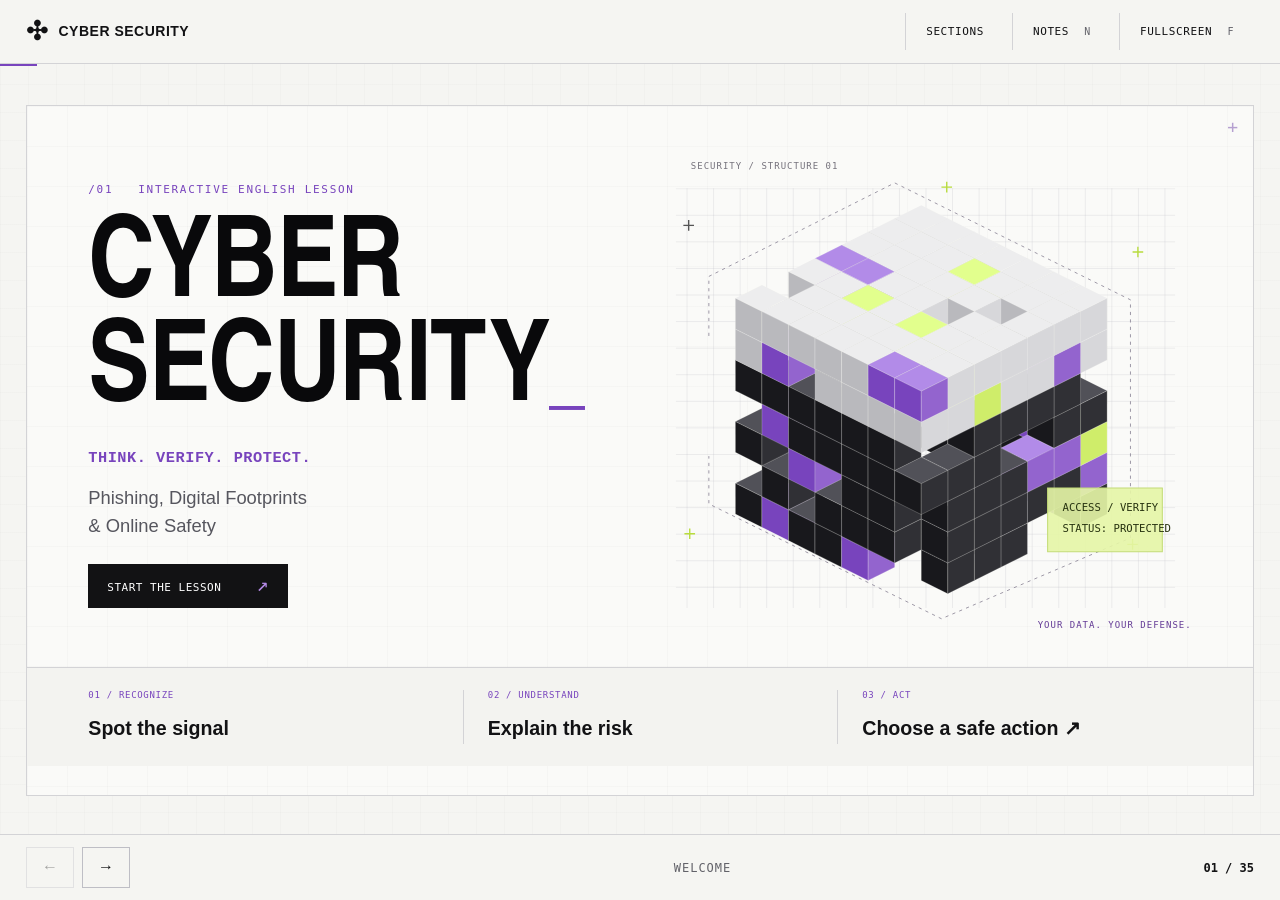
==== commit e41fad64: "Add files via upload Увеличен масштаб, улучшена читаемость, удалён слайд квиза" ====
--- a/index.html
+++ b/index.html
@@ -1,8 +1,8 @@
 <!doctype html>
-<html lang="en"><head><meta charset="utf-8"><meta name="viewport" content="width=device-width, initial-scale=1"><meta name="theme-color" content="#f5f5f2"><meta name="description" content="An interactive English lesson on phishing, digital footprints and online safety. Bilingual vocabulary, diagrams and presenter notes."><title>Cyber Security · English lesson</title><link rel="stylesheet" href="style.css?v=20261118-5"></head>
+<html lang="en"><head><meta charset="utf-8"><meta name="viewport" content="width=device-width, initial-scale=1"><meta name="theme-color" content="#f5f5f2"><meta name="description" content="An interactive English lesson on phishing, digital footprints and online safety. Bilingual vocabulary, diagrams and presenter notes."><title>Cyber Security · English lesson</title><link rel="stylesheet" href="style.css"></head>
 <body><header class="toolbar"><a class="brand" href="#1"><i aria-hidden="true">✣</i>CYBER SECURITY</a><nav aria-label="Presentation tools"><button id="sections-btn">Sections</button><button id="notes-btn" title="Presenter notes (N)">Notes <kbd>N</kbd></button><button id="full-btn" title="Fullscreen (F)">Fullscreen <kbd>F</kbd></button></nav></header><div class="progress" aria-hidden="true"><div id="progress-bar"></div></div>
 <main id="stage" aria-label="Presentation"></main>
 <footer class="controls"><div class="nav-controls"><button id="prev-btn" aria-label="Previous slide">←</button><button id="next-btn" aria-label="Next slide">→</button><button id="reveal-btn" hidden>Reveal <kbd>Space</kbd></button></div><span id="section-label"></span><span id="counter" aria-live="polite"></span></footer>
 <dialog id="notes-dialog" class="drawer"><div class="drawer-head"><h2>Presenter notes</h2><button data-close aria-label="Close notes">×</button></div><div id="notes-content"></div></dialog>
 <dialog id="sections-dialog" class="drawer"><div class="drawer-head"><h2>Lesson map</h2><button data-close aria-label="Close sections">×</button></div><div id="sections-content"></div><p class="shortcuts">← → Slides &nbsp; · &nbsp; Space Reveal / next<br>N Notes &nbsp; · &nbsp; F Fullscreen &nbsp; · &nbsp; Esc Close</p></dialog>
-<script src="config.js"></script><script src="assets/qrcode.js"></script><script src="notes.js"></script><script src="slides.js?v=20261118-5"></script><script src="app.js?v=20261118-5"></script></body></html>
+<script src="config.js"></script><script src="assets/qrcode.js"></script><script src="notes.js"></script><script src="slides.js"></script><script src="app.js"></script></body></html>
--- a/style.css
+++ b/style.css
@@ -1,97 +1,6 @@
 :root{color-scheme:light;--bg:#f5f5f2;--panel:#ffffff;--text:#121214;--muted:#626269;--cyan:#7844bd;--purple:#7844bd;--line:#d3d3d6;--safe:#3d6616;--orange:#8a5200;--red:#a92e48}*{box-sizing:border-box}body{margin:0;background:radial-gradient(ellipse at 85% 10%,#12274a 0,transparent 42%),var(--bg);color:var(--text);font-family:Inter,"Segoe UI",Arial,sans-serif;line-height:1.4}button,a,input{font:inherit}button,.button{border:1px solid #bbbcc1;border-radius:9px;padding:9px 15px;background:#ffffff;color:var(--text);cursor:pointer;transition:background .16s;text-decoration:none;display:inline-block}button:hover,.button:hover{background:#e9e2f4;border-color:var(--cyan)}button:focus-visible,a:focus-visible,input:focus-visible{outline:3px solid var(--cyan);outline-offset:4px}button:disabled{opacity:.35;cursor:default}kbd{font:10px ui-monospace,monospace;color:var(--muted);margin-left:8px}.toolbar{height:64px;border-bottom:1px solid var(--line);padding:0 26px;display:flex;align-items:center;justify-content:space-between;gap:20px;background:#f5f5f2d9}.brand{font-size:13px;letter-spacing:1.7px;font-weight:750;color:var(--text);text-decoration:none;white-space:nowrap;display:flex;align-items:center;gap:10px}.brand i,.status-dot{display:inline-block;width:10px;height:10px;background:var(--cyan);border-radius:50%;box-shadow:0 0 15px #7844bd50}.toolbar nav{display:flex;gap:8px}.toolbar button{font-size:13px}.progress{height:3px;background:#dddddf}.progress>div{height:3px;background:linear-gradient(90deg,var(--cyan),var(--purple));transition:width .25s}#stage{min-height:calc(100dvh - 133px);display:flex;align-items:center;justify-content:center;padding:26px}.slide{width:min(100%,1480px);aspect-ratio:16/9;position:relative;border:1px solid var(--line);border-radius:20px;background:linear-gradient(120deg,#fafaf8,#f5f5f2);box-shadow:0 24px 60px #0004;padding:clamp(28px,4.2vw,76px);display:flex;flex-direction:column;justify-content:center;overflow:hidden;container-type:inline-size}.slide:before{content:"";position:absolute;inset:0;pointer-events:none;background:linear-gradient(#a0a0a010 1px,transparent 1px),linear-gradient(90deg,#a0a0a010 1px,transparent 1px);background-size:56px 56px;mask-image:linear-gradient(black,transparent 75%)}.slide>*{position:relative}.slide-header{margin-bottom:clamp(20px,2.5vw,40px)}.eyebrow{font:600 clamp(10px,1vw,14px) ui-monospace,monospace;letter-spacing:2.5px;color:var(--cyan);margin:0 0 16px}.slide-header h2{font-size:clamp(25px,3.1vw,48px);line-height:1.12;letter-spacing:-1px;margin:0;font-weight:730}.slide-body{font-size:clamp(17px,1.7vw,27px)}h1{font-size:clamp(42px,6.5vw,94px);line-height:1.02;letter-spacing:-3px;margin:12px 0 24px}h3{font-size:1.16em;line-height:1.2;margin:0 0 15px}em{color:var(--cyan);font-style:normal}p{margin:0 0 18px}p:last-child{margin-bottom:0}.lead{font-size:clamp(19px,2vw,30px);color:var(--muted);line-height:1.5}.mono{font:12px ui-monospace,monospace;letter-spacing:1.3px;color:var(--muted)}.cols{display:grid;gap:clamp(24px,3vw,48px);align-items:center}.cols-2{grid-template-columns:1fr 1fr}.cols-3{grid-template-columns:repeat(3,1fr)}.card{padding:25px 0;border-top:2px solid var(--cyan)}.card p{color:var(--muted);line-height:1.6}.card.safe{border-color:var(--safe)}.card.danger{border-color:var(--red)}.card.warning{border-color:var(--orange)}.callout{padding-top:24px;margin-top:25px;border-top:1px solid var(--line);font-size:1.05em;color:var(--cyan)}.flow{display:flex;align-items:stretch;justify-content:space-between;gap:12px;margin:22px 0}.node{padding:20px 16px;border:1px solid #bcbcc2;border-radius:12px;background:#ffffff;flex:1;font-size:clamp(16px,1.6vw,25px);font-weight:650;display:flex;flex-direction:column;justify-content:center}.node-index{font:11px ui-monospace,monospace;color:var(--cyan);display:block;margin-bottom:10px}.node small{display:block;color:var(--muted);font-size:.66em;line-height:1.3;margin-top:12px;font-weight:400}.arrow{align-self:center;color:var(--cyan);font-size:25px}.chain-step{display:flex;flex:1;gap:12px}.chain{gap:10px}.chain>.node{flex:1}.chain-step .node{width:100%}.method{color:var(--muted);font:clamp(17px,1.7vw,26px) ui-monospace,monospace;margin-top:24px}.method span{color:var(--cyan);margin:0 12px}.cover .slide-body{max-width:1050px}.cover h1{font-size:clamp(48px,7vw,102px)}.cover .flow{max-width:850px}.cover .node{background:transparent;border-color:var(--line)}.controls{min-height:66px;padding:12px 26px;display:flex;justify-content:space-between;align-items:center;gap:14px;border-top:1px solid var(--line);background:#f5f5f2}.nav-controls{display:flex;gap:8px;min-width:190px}.controls button{min-width:42px}.controls #reveal-btn{color:var(--cyan)}#section-label,#counter{font:12px ui-monospace,monospace;color:var(--muted)}#counter{min-width:65px;text-align:right}.tag{display:inline-block;border:1px solid #babac2;color:#343439;background:#efedf3;padding:9px 16px;border-radius:30px;font-size:.8em}.tags{display:flex;gap:10px;flex-wrap:wrap;margin-top:20px}.tags.large .tag{font-size:1em;padding:14px 22px}.message{border:1px solid #b8b8bd;border-radius:16px;background:#ffffff;overflow:hidden;max-width:870px;margin-inline:auto;width:100%}.message-bar{background:#eeeef0;border-bottom:1px solid #c4c4ca;padding:13px 22px;display:flex;align-items:center;gap:10px;font:11px ui-monospace,monospace;color:var(--muted);letter-spacing:1px}.message-bar span:last-child{margin-left:auto;font-size:10px}.message-body{padding:28px 32px;font-size:1.18em;line-height:1.5}.fake-link{color:#6334a3;text-decoration:underline}.demo-button{display:inline-block;padding:10px 20px;border:1px dashed #71717a;border-radius:7px;font-size:.8em;color:var(--muted);margin-top:7px}.sender{border-bottom:1px solid var(--line);padding-bottom:18px;margin-bottom:20px}.sender strong,.sender code{display:block}.sender code{font-size:.72em;color:var(--orange);margin-top:6px}.stats{display:grid;grid-template-columns:repeat(3,1fr);gap:32px;margin:20px 0}.stats>div+div{border-left:1px solid var(--line);padding-left:32px}.stats b{font-size:clamp(40px,5.3vw,80px);letter-spacing:-3px;font-weight:700;white-space:nowrap;color:var(--cyan)}.stats b span{font-size:.4em;letter-spacing:0;margin-left:5px}.stats p{font-size:.85em;color:var(--text);margin-top:18px}.stats small{font-size:.8em;color:var(--muted);display:block;margin-top:7px}.source-note{font-size:clamp(12px,1vw,16px);color:var(--muted);margin-top:22px;line-height:1.5}.example{display:block;margin-top:24px;font-size:.85em;color:var(--orange)}.aitm-steps{margin-top:28px;min-height:140px}.aitm-steps p{font-size:.9em;margin-bottom:14px}.aitm-steps b{margin-right:16px;color:var(--cyan)}.warning{color:var(--orange)}.notifications{display:grid;gap:12px}.notifications>div{padding:18px 20px;background:#fff;border:1px solid #c2c2c9;border-left:3px solid var(--orange);border-radius:10px;font-size:.9em;display:flex;justify-content:space-between;gap:20px}.notifications>div:nth-child(2){margin-left:12px}.notifications>div:nth-child(3){margin-left:24px}.notifications b{color:var(--orange);font-size:.8em}.notifications small{font-size:.7em;color:var(--muted);text-align:center;margin-top:8px}.inset-title{font-size:2em;line-height:1.1}.big-answer{font-size:1.65em;font-weight:750;color:var(--safe);margin-top:24px}.purple{color:var(--purple)}table{width:100%;border-collapse:collapse;table-layout:fixed;font-size:.92em}th{text-align:left;color:var(--cyan);font-size:.8em;text-transform:uppercase;letter-spacing:1px;border-bottom:2px solid #9c9ca6;padding:16px 18px}td{padding:17px 18px;border-bottom:1px solid var(--line);color:#44444d;vertical-align:top}td:first-child{color:var(--text)}th:first-child{width:36%}.definition{font-size:clamp(30px,4vw,60px);line-height:1.25;letter-spacing:-1px}.definition.small{font-size:1.4em}.question-label{margin:25px 0 10px;color:var(--muted);font-size:1.1em}.answer{color:var(--safe);font-weight:600;padding:18px 0;margin-top:12px}.evidence-grid{display:grid;grid-template-columns:1fr 1fr;gap:20px 36px}.evidence-grid .card{padding:19px 0}.alex-title{margin-bottom:24px}.profile{display:flex;align-items:center;gap:16px}.avatar{height:56px;width:56px;border:1px solid #a8a8b2;border-radius:50%;display:grid;place-items:center;background:#e9e1f5;color:var(--cyan);font-weight:700}.profile small{display:block;color:var(--muted);font-size:.65em;margin-top:5px}.profile h3{margin:0}.question{font-size:1.4em;line-height:1.4}.questions{margin-top:40px}.questions p{font-size:1.45em;margin-bottom:24px}.questions span{color:var(--cyan);font:15px ui-monospace,monospace;margin-right:20px}.post{max-width:730px;margin:auto;padding:30px;border:1px solid #c5c5c9;border-radius:16px;background:#fff;width:100%}.post blockquote{font-size:1.55em;line-height:1.35;margin:35px 0}.post-footer{border-top:1px solid var(--line);padding-top:16px;font-size:.65em;color:var(--muted)}.cols .message-body{padding:22px;font-size:1em}.cols .post blockquote{font-size:1.25em}.analyzed [data-mark]{background:#8a520020;color:var(--orange);border-bottom:2px solid var(--orange)}.analyzed [data-mark=personal]{color:var(--cyan);border-color:var(--cyan);background:#7844bd15}.process-row{display:flex;gap:25px;align-items:center}.process-row .flow{flex:1}.label{font:12px ui-monospace,monospace;width:55px}.danger-text{color:var(--red)}.safe-text{color:var(--safe)}.rule-number{font-size:clamp(65px,8vw,120px);line-height:1;color:var(--cyan);opacity:.7;letter-spacing:-5px;margin-bottom:24px}.clean-list,.check-list{margin:0;padding:0;list-style:none}.clean-list{counter-reset:list}.clean-list li,.check-list li{padding:15px 0;border-bottom:1px solid var(--line);display:flex;gap:16px}.clean-list li:before{counter-increment:list;content:'0' counter(list);color:var(--cyan);font:14px ui-monospace,monospace;padding-top:5px}.check-list li:before{content:'✓';color:var(--safe)}.auth-equation{display:flex;gap:40px;align-items:center;justify-content:center;margin:28px 0 40px}.auth-equation>div{padding:26px 35px;border:1px solid #b8b8c0;border-radius:14px;flex:1}.auth-equation>b{font-size:2em;color:var(--cyan)}.auth-equation h3{margin:12px 0 0}.layers{display:grid;gap:18px}.layers>div{display:flex;align-items:center;gap:25px;padding:20px 26px;border:1px solid var(--line);border-radius:13px;background:#fff}.layers b{color:var(--cyan);font:24px ui-monospace,monospace}.layers h3{margin-bottom:8px}.layers p{font-size:.8em;color:var(--muted)}.monitor{border:1px solid #b7b7c0;border-radius:14px;overflow:hidden;margin-bottom:30px}.monitor-head{padding:16px 24px;background:#e9e4f1;color:var(--cyan);font:16px ui-monospace,monospace}.monitor-head span{font:13px sans-serif;color:var(--muted);margin-left:20px}.signal-row{display:grid;grid-template-columns:repeat(4,1fr);gap:20px;padding:32px 24px;font-size:.85em}.signal-row span:before{content:'●';color:var(--orange);margin-right:8px;font-size:10px}.takeaways p{font-size:1.65em;display:flex;gap:22px;align-items:baseline;border-bottom:1px solid var(--line);padding:20px 0}.takeaways p:last-child{border:0}.takeaways b{font:16px ui-monospace,monospace;color:var(--muted)}.final-question{font-size:clamp(30px,3.7vw,56px);line-height:1.25;letter-spacing:-1px}.thanks{margin-top:16px;color:var(--muted)}.word-preview{display:grid;grid-template-columns:auto 1fr;gap:10px 24px;font-size:.8em;padding:22px 0;margin:15px 0}.word-preview span{color:var(--muted)}.accent{color:var(--cyan);border-color:#7844bd;font-size:.8em}.qr-panel{text-align:center;display:grid;justify-items:center;gap:16px}.qr{padding:16px;background:#fff;border-radius:16px;width:clamp(190px,23vw,340px);max-width:100%;aspect-ratio:1;display:grid;place-items:center;line-height:0}.qr svg{width:100%;height:100%}.qr-panel>b{font-size:.95em}.qr-panel>small{font-size:.7em;color:var(--muted)}.quiz-layout{display:grid;grid-template-columns:1fr 1fr;gap:45px;align-items:center}.quiz-slot{aspect-ratio:1;max-width:360px;width:100%;justify-self:center;border:2px dashed #9b8aae;border-radius:20px;display:flex;align-items:center;justify-content:center;flex-direction:column;color:var(--muted);gap:12px;background:#11213950}.quiz-slot p{margin:0;font-size:1.2em}.quiz-slot small{font-size:.7em}.qr-corners{font-size:60px;font-weight:200;color:#7844bd}.quiz-slot.ready{border:0;background:transparent}.quiz-slot img{width:100%;height:100%;object-fit:contain;background:#fff;padding:15px;border-radius:12px}.quiz-slot a{color:var(--cyan);font-size:.8em}.drawer{position:fixed;inset:0 0 0 auto;margin:0;height:100dvh;max-height:none;width:560px;max-width:100%;padding:25px 30px;background:#f7f7f4;color:var(--text);border:0;border-left:1px solid #c3c3ca;overflow:auto;box-shadow:-20px 0 80px #0006}.drawer::backdrop{background:#151518a6;backdrop-filter:blur(3px)}.drawer-head{display:flex;align-items:center;justify-content:space-between;gap:20px;margin-bottom:25px}.drawer-head h2{font-size:23px;margin:0}.drawer-head button{font-size:24px;padding:2px 12px}.drawer h3{color:var(--cyan);font-size:14px;text-transform:uppercase;letter-spacing:1px;margin-top:25px}.drawer p{font-size:16px;line-height:1.7;white-space:pre-line}.notes-meta{display:flex;flex-wrap:wrap;gap:8px}.notes-meta span{font-size:12px;padding:7px 10px;background:#eeebf4;border-radius:6px;color:var(--muted)}.notes-guide{border-left:3px solid var(--orange);padding-left:15px}.map-group{color:var(--cyan);font:12px ui-monospace,monospace;margin:25px 0 10px}.map-button{display:flex;justify-content:space-between;gap:10px;text-align:left;width:100%;background:transparent;border-color:transparent;padding:10px;font-size:14px;margin-bottom:3px}.map-button.active{background:#e9dff8;border-color:#bcadd2}.map-button small{color:var(--muted)}.shortcuts{font-size:12px;color:var(--muted);line-height:2;margin-top:25px}.reveal:not([hidden]){animation:fade .25s ease-out}[hidden]{display:none!important}@keyframes fade{from{opacity:0;transform:translateY(8px)}to{opacity:1;transform:translateY(0)}}@media(min-width:1800px){.slide-body{font-size:27px}}@media(max-width:900px){.toolbar{padding:0 14px}.brand{font-size:10px;letter-spacing:1px}.toolbar button{font-size:11px;padding:8px}.toolbar kbd{display:none}#stage{padding:15px}.slide{padding:32px;aspect-ratio:auto;min-height:70vh}.slide-body{font-size:18px}.slide-header h2{font-size:30px}.cols{gap:25px}.node{font-size:16px;padding:15px 12px}.chain{flex-wrap:wrap}.chain-step{min-width:130px}.chain>.node{min-width:120px}.stats b{font-size:45px}.stats{gap:18px}.stats>div+div{padding-left:18px}.message-body{padding:24px}.takeaways p{font-size:1.3em;display:block}.takeaways b{margin-right:12px}.controls{padding:12px 15px}.source-note{font-size:12px}}@media(max-width:600px){.brand{font-size:9px}.toolbar{gap:8px;height:58px}.toolbar nav{gap:4px}.toolbar button{padding:6px}.toolbar #full-btn{font-size:0}.toolbar #full-btn:before{content:'⛶';font-size:18px}.slide{padding:25px 20px;min-height:calc(100dvh - 160px);border-radius:14px;overflow:visible}.slide-header{margin-bottom:24px}.slide-header h2{font-size:28px}.slide-body{font-size:17px}h1{font-size:45px;letter-spacing:-2px}.intro h1{font-size:40px}.cols-2,.cols-3,.quiz-layout{grid-template-columns:1fr}.flow{flex-wrap:wrap;gap:8px}.node{min-width:90px}.arrow{font-size:18px}.cover .node{font-size:14px}.qr{width:220px}.qr-panel{gap:10px}.word-preview{font-size:.82em;gap:8px 15px}.lead{font-size:18px}.controls{gap:8px}.nav-controls{min-width:0;gap:5px}.controls button{padding:9px;min-width:36px}.controls kbd{display:none}#section-label{font-size:10px;max-width:92px}#counter{font-size:10px;min-width:43px}.stats{grid-template-columns:1fr;gap:18px}.stats>div{display:flex;align-items:center;gap:22px}.stats>div+div{border-left:0;padding-left:0;border-top:1px solid var(--line);padding-top:18px}.stats b{font-size:42px;min-width:140px;letter-spacing:-1px}.stats p{margin:0;font-size:.8em}.evidence-grid{gap:15px 20px}.card{padding:16px 0}.card h3{font-size:1em}.card p{font-size:.9em}td,th{padding:13px 8px;overflow-wrap:anywhere}table{font-size:.83em}.source-note{font-size:11px}.message-body{padding:22px;font-size:1.05em}.message-bar{padding:12px}.message-bar span:last-child{font-size:8px}.post{padding:22px}.questions p{font-size:1.2em}.rule-number{font-size:70px;margin-bottom:15px}.auth-equation{gap:14px;margin:15px 0 24px}.auth-equation>div{padding:20px 15px}.auth-equation h3{font-size:1em}.mono{font-size:9px}.layers>div{padding:18px 15px;gap:16px}.layers h3{font-size:1em}.signal-row{grid-template-columns:1fr 1fr;padding:22px;gap:20px}.monitor-head span{font-size:11px}.process-row{gap:12px}.label{font-size:9px;width:38px}.process-row .node{font-size:13px;min-width:65px}.questions{margin-top:25px}.final-question{font-size:28px}.quiz-slot{max-width:230px}.takeaways p{font-size:1.3em}.drawer{padding:20px}.inset-title{font-size:1.6em;margin:0}.qr-panel small{font-size:12px}.example{margin-top:10px}}@media(prefers-reduced-motion:reduce){*,*:before,*:after{animation:none!important;transition:none!important}}@media print{body{background:white;color:black}.toolbar,.controls,.progress,.drawer{display:none!important}#stage{display:block;padding:0}.slide{break-after:page;width:100%;aspect-ratio:16/9;min-height:0;color:#101827;background:white;border:0;box-shadow:none}.slide>*{color:#101827}}
 /* Keep the complete canvas and controls visible on landscape projectors. */
 @media(min-width:901px){.slide{width:min(100%,1480px,calc((100dvh - 185px)*16/9));padding:clamp(28px,3.5vw,64px)}.slide-body{font-size:clamp(17px,2cqw,27px)}.slide-header h2{font-size:clamp(26px,3.6cqw,48px)}.slide h1{font-size:clamp(42px,6.6cqw,94px)}.slide.intro h1{font-size:clamp(38px,5.5cqw,72px)}.node{font-size:clamp(16px,1.9cqw,25px)}.intro .word-preview{margin:5px 0;padding:16px 0}.intro .lead{font-size:clamp(18px,2.1cqw,28px)}}
-
-/* The cat's floor line continues the slide callout rule as one purple line. */
-.cat-slide .definition,.cat-slide .tags{max-width:66%}
-.cat-callout{position:relative;width:100%;padding-right:34%;border-top-color:var(--purple)}
-.internet-cat-gif{position:absolute;right:0;top:0;width:29%;height:auto;display:block;object-fit:contain;transform:translateY(-85.9%)}
-@media(max-width:900px){.cat-slide .definition,.cat-slide .tags{max-width:69%}.cat-callout{padding-right:31%}.internet-cat-gif{width:28%}}
-@media(max-width:600px){.cat-slide .definition,.cat-slide .tags{max-width:none}.cat-callout{padding-right:0;margin-top:45%;}.internet-cat-gif{right:50%;width:48%;transform:translate(50%,-85.9%)}}
-
-/* Small cut-out mood stickers from the supplied reference image. */
-.mood-sticker{position:absolute;width:clamp(42px,6cqw,78px);height:auto;max-height:13%;object-fit:contain;z-index:5;pointer-events:none;filter:drop-shadow(0 5px 7px #1112)}
-.sticker-br{right:2.1%;bottom:2.3%;transform:rotate(3deg)}
-.sticker-bl{left:2.1%;bottom:2.3%;transform:rotate(-3deg)}
-.sticker-tr{right:2.1%;top:2.3%;transform:rotate(3deg)}
-
-/* Seven cut-out cats from the supplied illustration and one supplied GIF. */
-.cat-art-slide>.mood-sticker,.cat-animation-slide>.mood-sticker{display:none}
-.cat-art,.cat-box-animation{position:absolute;height:auto;object-fit:contain;z-index:4;pointer-events:none;filter:drop-shadow(0 8px 10px #1112)}
-.cat-box-slide .slide-body{padding-right:19%}.cat-art-box{right:0;bottom:-4%;width:17%}
-.cat-pencil-slide .message{max-width:82%;margin-left:0}.cat-pencil-slide .callout,.cat-pencil-slide .answer{max-width:82%}.cat-art-pencil{right:0;bottom:-2%;width:15%}
-.cat-laptop-slide .flow,.cat-laptop-slide .callout{max-width:68%}.cat-art-laptop{right:0;bottom:-7%;width:29%}
-.cat-fishbowl-slide .source-note{max-width:74%}.cat-art-fishbowl{right:0;bottom:-6%;width:20%}
-.cat-turtle-slide .cols,.cat-turtle-slide .callout{max-width:70%}.cat-art-turtle{right:0;bottom:-9%;width:27%}
-.cat-backpack-slide .cols{padding-right:27%}.cat-art-backpack{right:0;bottom:-7%;width:28%}
-.cat-heart-slide .final-question,.cat-heart-slide .big-answer,.cat-heart-slide .thanks{max-width:71%}.cat-art-heart{right:1%;bottom:-4%;width:24%}
-.cat-animation-slide .takeaways{max-width:70%}.cat-box-animation{right:0;bottom:-8%;width:28%;filter:brightness(1.07) contrast(1.04);mix-blend-mode:multiply}
-@media(max-width:900px){.cat-art-box{width:18%}.cat-art-pencil{width:16%}.cat-art-laptop{width:28%}.cat-art-fishbowl{width:19%}.cat-art-turtle{width:25%}.cat-art-backpack{width:26%}.cat-art-heart{width:23%}.cat-box-animation{width:27%}}
-@media(max-width:600px){.cat-art-slide .slide-body,.cat-animation-slide .slide-body{padding-right:0;padding-bottom:36%}.cat-art,.cat-box-animation{right:50%;bottom:0;width:38%;transform:translateX(50%)}.cat-pencil-slide .message,.cat-pencil-slide .callout,.cat-pencil-slide .answer,.cat-laptop-slide .flow,.cat-laptop-slide .callout,.cat-fishbowl-slide .source-note,.cat-turtle-slide .cols,.cat-turtle-slide .callout,.cat-heart-slide .final-question,.cat-heart-slide .big-answer,.cat-heart-slide .thanks,.cat-animation-slide .takeaways{max-width:none}.cat-backpack-slide .cols{padding-right:0}.cat-art-laptop,.cat-art-backpack,.cat-box-animation{width:48%}}
-
-/* Six black-and-white animated cats split from the supplied GIF. */
-.six-cat-slide>.mood-sticker{display:none}
-.six-cat-gif{position:absolute;right:0;bottom:-5%;width:16%;height:auto;object-fit:contain;z-index:4;pointer-events:none;mix-blend-mode:multiply}
-.six-cat-leaping-slide .callout{max-width:75%}.six-cat-leaping{width:19%;bottom:-8%}
-.six-cat-looking-slide table{width:82%}.six-cat-looking{width:15%;bottom:-2%}
-.six-cat-grooming-slide table{width:82%}.six-cat-grooming-slide .callout{max-width:76%}.six-cat-grooming{width:15%;bottom:-4%}
-.six-cat-surprising-slide .evidence-grid,.six-cat-surprising-slide .callout{max-width:80%}.six-cat-surprising{width:17%;bottom:-5%}
-.six-cat-stretching-slide .process-row,.six-cat-stretching-slide .callout{max-width:80%}.six-cat-stretching{width:17%;bottom:-5%}
-.six-cat-sleeping-slide .definition,.six-cat-sleeping-slide .callout{max-width:74%}.six-cat-sleeping{width:18%;bottom:-6%}
-@media(max-width:900px){.six-cat-gif{width:17%}.six-cat-leaping{width:20%}.six-cat-surprising,.six-cat-stretching,.six-cat-sleeping{width:18%}}
-@media(max-width:600px){.six-cat-slide .slide-body{padding-bottom:35%}.six-cat-gif{right:50%;bottom:0;width:38%;transform:translateX(50%)}.six-cat-leaping-slide .callout,.six-cat-looking-slide table,.six-cat-grooming-slide table,.six-cat-grooming-slide .callout,.six-cat-surprising-slide .evidence-grid,.six-cat-surprising-slide .callout,.six-cat-stretching-slide .process-row,.six-cat-stretching-slide .callout,.six-cat-sleeping-slide .definition,.six-cat-sleeping-slide .callout{max-width:none;width:100%}}
-
-/* Recolored desk cat: black character with the workspace in presentation purple. */
-.desk-cat-slide>.mood-sticker{display:none}
-.desk-cat-slide .flow,.desk-cat-slide .callout{max-width:65%}
-.desk-cat-gif{position:absolute;right:-1%;bottom:-8%;width:32%;height:auto;object-fit:contain;z-index:4;pointer-events:none;mix-blend-mode:multiply}
-@media(max-width:900px){.desk-cat-gif{width:30%;bottom:-6%}}
-@media(max-width:600px){.desk-cat-slide .slide-body{padding-bottom:42%}.desk-cat-slide .flow,.desk-cat-slide .callout{max-width:none}.desk-cat-gif{right:50%;bottom:0;width:58%;transform:translateX(50%)}}
-
-/* Recolored laptop cat on the privacy-combinations slide. */
-.laptop-cat-slide>.mood-sticker{display:none}
-.laptop-cat-slide .flow{max-width:72%}
-.laptop-cat-slide .questions{max-width:68%}
-.laptop-cat-gif{position:absolute;right:-1%;bottom:-4%;width:30%;height:auto;object-fit:contain;z-index:4;pointer-events:none;mix-blend-mode:multiply}
-@media(max-width:900px){.laptop-cat-gif{width:29%;bottom:-2%}}
-@media(max-width:600px){.laptop-cat-slide .slide-body{padding-bottom:43%}.laptop-cat-slide .flow,.laptop-cat-slide .questions{max-width:none}.laptop-cat-gif{right:50%;bottom:0;width:58%;transform:translateX(50%)}}
-
-/* Static waving lizard on the vocabulary slide. */
-.static-lizard{position:absolute;left:50%;bottom:-1.5%;width:20%;height:auto;object-fit:contain;transform:translateX(-50%);z-index:4;pointer-events:none;mix-blend-mode:multiply}
-@media(max-width:900px){.static-lizard{width:21%;bottom:-1%}}
-@media(max-width:600px){.intro .slide-body{padding-bottom:30%}.static-lizard{width:38%;bottom:0}}
-
-/* Dancing cat leaves the quiz QR area unobstructed. */
-.quiz-cat-gif{position:absolute;left:34%;bottom:-5%;width:15%;height:auto;object-fit:contain;z-index:4;pointer-events:none;mix-blend-mode:multiply}
-@media(max-width:900px){.quiz-cat-gif{left:33%;width:15%;bottom:-4%}}
-@media(max-width:600px){.quiz-layout{padding-bottom:42%}.quiz-cat-gif{left:50%;bottom:0;width:36%;transform:translateX(-50%)}}
-
-/* Alarmed lizard reacts to the suspicious message without covering its text. */
-.phishing-lizard-slide>.mood-sticker{display:none}
-.phishing-lizard{position:absolute;right:0;bottom:14%;width:20%;height:auto;object-fit:contain;z-index:4;pointer-events:none;filter:drop-shadow(0 8px 10px #1112)}
-@media(max-width:900px){.phishing-lizard{width:19%;bottom:15%}}
-@media(max-width:600px){.phishing-lizard-slide .slide-body{padding-bottom:38%}.phishing-lizard{right:50%;bottom:0;width:42%;transform:translateX(50%)}}
-
-/* Device character reinforces checking through the official app. */
-.device-lizard-slide>.mood-sticker{display:none}
-.device-lizard-slide .callout{max-width:69%}
-.device-lizard{position:absolute;right:-1%;bottom:-6%;width:25%;height:auto;object-fit:contain;z-index:4;pointer-events:none;filter:drop-shadow(0 8px 10px #1112)}
-@media(max-width:900px){.device-lizard{width:24%;bottom:-5%}}
-@media(max-width:600px){.device-lizard-slide .slide-body{padding-bottom:34%}.device-lizard-slide .callout{max-width:none}.device-lizard{right:50%;bottom:0;width:48%;transform:translateX(50%)}}
-
-/* Pointing character marks the first verification rule. */
-.rule-one-lizard-slide>.mood-sticker{display:none}
-.rule-one-lizard-slide .clean-list{padding-right:15%}
-.rule-one-lizard{position:absolute;right:-1%;bottom:-7%;width:15%;height:auto;object-fit:contain;z-index:4;pointer-events:none;filter:drop-shadow(0 8px 10px #1112)}
-@media(max-width:900px){.rule-one-lizard{width:14%;bottom:-5%}}
-@media(max-width:600px){.rule-one-lizard-slide .slide-body{padding-bottom:38%}.rule-one-lizard-slide .clean-list{padding-right:0}.rule-one-lizard{right:50%;bottom:0;width:34%;transform:translateX(50%)}}
-
-/* Loading character sits below the revealable attack chain. */
-.alex-loading-slide>.mood-sticker{display:none}
-.loading-lizard{position:absolute;right:1%;bottom:-7%;width:21%;height:auto;object-fit:contain;z-index:4;pointer-events:none;filter:drop-shadow(0 8px 10px #1112)}
-.alex-loading-slide .slide-body:has(.reveal:not([hidden])) .loading-lizard{display:none}
-@media(max-width:900px){.loading-lizard{right:0;bottom:-5%;width:22%}}
-@media(max-width:600px){.alex-loading-slide .slide-body:not(:has(.reveal:not([hidden]))){padding-bottom:35%}.loading-lizard{right:50%;bottom:-2%;width:38%;transform:translateX(50%)}}
 .takeaways p{display:block}.takeaways b{display:inline-block;margin-right:22px}
 .sender-slide .slide-header{margin-bottom:20px}.sender-slide .message-body{padding:18px 26px;font-size:1em}.sender-slide .sender{padding-bottom:12px;margin-bottom:12px}.sender-slide .message-body>p{margin-bottom:12px}.sender-slide .callout{padding-top:15px;margin-top:18px}.sender-slide .answer{padding:10px 0;margin-top:5px}
 .controls{height:66px;padding-block:10px}
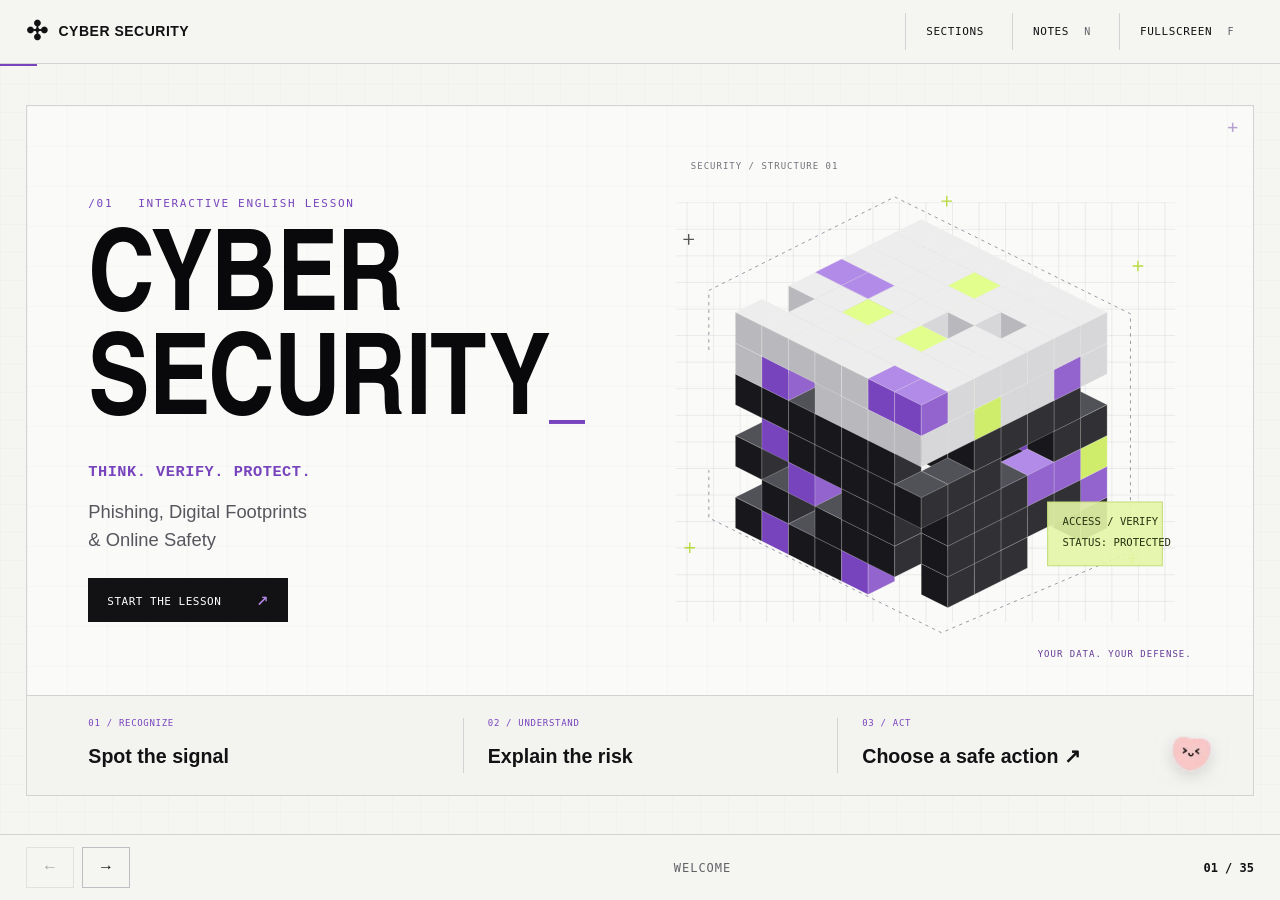
==== commit 0f3994b1: "Add files via upload" ====
--- a/index.html
+++ b/index.html
@@ -1,8 +1,8 @@
 <!doctype html>
-<html lang="en"><head><meta charset="utf-8"><meta name="viewport" content="width=device-width, initial-scale=1"><meta name="theme-color" content="#f5f5f2"><meta name="description" content="An interactive English lesson on phishing, digital footprints and online safety. Bilingual vocabulary, diagrams and presenter notes."><title>Cyber Security · English lesson</title><link rel="stylesheet" href="style.css"></head>
+<html lang="en"><head><meta charset="utf-8"><meta name="viewport" content="width=device-width, initial-scale=1"><meta name="theme-color" content="#f5f5f2"><meta name="description" content="An interactive English lesson on phishing, digital footprints and online safety. Bilingual vocabulary, diagrams and presenter notes."><title>Cyber Security · English lesson</title><link rel="stylesheet" href="style.css?v=20261118-5"></head>
 <body><header class="toolbar"><a class="brand" href="#1"><i aria-hidden="true">✣</i>CYBER SECURITY</a><nav aria-label="Presentation tools"><button id="sections-btn">Sections</button><button id="notes-btn" title="Presenter notes (N)">Notes <kbd>N</kbd></button><button id="full-btn" title="Fullscreen (F)">Fullscreen <kbd>F</kbd></button></nav></header><div class="progress" aria-hidden="true"><div id="progress-bar"></div></div>
 <main id="stage" aria-label="Presentation"></main>
 <footer class="controls"><div class="nav-controls"><button id="prev-btn" aria-label="Previous slide">←</button><button id="next-btn" aria-label="Next slide">→</button><button id="reveal-btn" hidden>Reveal <kbd>Space</kbd></button></div><span id="section-label"></span><span id="counter" aria-live="polite"></span></footer>
 <dialog id="notes-dialog" class="drawer"><div class="drawer-head"><h2>Presenter notes</h2><button data-close aria-label="Close notes">×</button></div><div id="notes-content"></div></dialog>
 <dialog id="sections-dialog" class="drawer"><div class="drawer-head"><h2>Lesson map</h2><button data-close aria-label="Close sections">×</button></div><div id="sections-content"></div><p class="shortcuts">← → Slides &nbsp; · &nbsp; Space Reveal / next<br>N Notes &nbsp; · &nbsp; F Fullscreen &nbsp; · &nbsp; Esc Close</p></dialog>
-<script src="config.js"></script><script src="assets/qrcode.js"></script><script src="notes.js"></script><script src="slides.js"></script><script src="app.js"></script></body></html>
+<script src="config.js"></script><script src="assets/qrcode.js"></script><script src="notes.js"></script><script src="slides.js?v=20261118-5"></script><script src="app.js?v=20261118-5"></script></body></html>
--- a/style.css
+++ b/style.css
@@ -1,6 +1,97 @@
 :root{color-scheme:light;--bg:#f5f5f2;--panel:#ffffff;--text:#121214;--muted:#626269;--cyan:#7844bd;--purple:#7844bd;--line:#d3d3d6;--safe:#3d6616;--orange:#8a5200;--red:#a92e48}*{box-sizing:border-box}body{margin:0;background:radial-gradient(ellipse at 85% 10%,#12274a 0,transparent 42%),var(--bg);color:var(--text);font-family:Inter,"Segoe UI",Arial,sans-serif;line-height:1.4}button,a,input{font:inherit}button,.button{border:1px solid #bbbcc1;border-radius:9px;padding:9px 15px;background:#ffffff;color:var(--text);cursor:pointer;transition:background .16s;text-decoration:none;display:inline-block}button:hover,.button:hover{background:#e9e2f4;border-color:var(--cyan)}button:focus-visible,a:focus-visible,input:focus-visible{outline:3px solid var(--cyan);outline-offset:4px}button:disabled{opacity:.35;cursor:default}kbd{font:10px ui-monospace,monospace;color:var(--muted);margin-left:8px}.toolbar{height:64px;border-bottom:1px solid var(--line);padding:0 26px;display:flex;align-items:center;justify-content:space-between;gap:20px;background:#f5f5f2d9}.brand{font-size:13px;letter-spacing:1.7px;font-weight:750;color:var(--text);text-decoration:none;white-space:nowrap;display:flex;align-items:center;gap:10px}.brand i,.status-dot{display:inline-block;width:10px;height:10px;background:var(--cyan);border-radius:50%;box-shadow:0 0 15px #7844bd50}.toolbar nav{display:flex;gap:8px}.toolbar button{font-size:13px}.progress{height:3px;background:#dddddf}.progress>div{height:3px;background:linear-gradient(90deg,var(--cyan),var(--purple));transition:width .25s}#stage{min-height:calc(100dvh - 133px);display:flex;align-items:center;justify-content:center;padding:26px}.slide{width:min(100%,1480px);aspect-ratio:16/9;position:relative;border:1px solid var(--line);border-radius:20px;background:linear-gradient(120deg,#fafaf8,#f5f5f2);box-shadow:0 24px 60px #0004;padding:clamp(28px,4.2vw,76px);display:flex;flex-direction:column;justify-content:center;overflow:hidden;container-type:inline-size}.slide:before{content:"";position:absolute;inset:0;pointer-events:none;background:linear-gradient(#a0a0a010 1px,transparent 1px),linear-gradient(90deg,#a0a0a010 1px,transparent 1px);background-size:56px 56px;mask-image:linear-gradient(black,transparent 75%)}.slide>*{position:relative}.slide-header{margin-bottom:clamp(20px,2.5vw,40px)}.eyebrow{font:600 clamp(10px,1vw,14px) ui-monospace,monospace;letter-spacing:2.5px;color:var(--cyan);margin:0 0 16px}.slide-header h2{font-size:clamp(25px,3.1vw,48px);line-height:1.12;letter-spacing:-1px;margin:0;font-weight:730}.slide-body{font-size:clamp(17px,1.7vw,27px)}h1{font-size:clamp(42px,6.5vw,94px);line-height:1.02;letter-spacing:-3px;margin:12px 0 24px}h3{font-size:1.16em;line-height:1.2;margin:0 0 15px}em{color:var(--cyan);font-style:normal}p{margin:0 0 18px}p:last-child{margin-bottom:0}.lead{font-size:clamp(19px,2vw,30px);color:var(--muted);line-height:1.5}.mono{font:12px ui-monospace,monospace;letter-spacing:1.3px;color:var(--muted)}.cols{display:grid;gap:clamp(24px,3vw,48px);align-items:center}.cols-2{grid-template-columns:1fr 1fr}.cols-3{grid-template-columns:repeat(3,1fr)}.card{padding:25px 0;border-top:2px solid var(--cyan)}.card p{color:var(--muted);line-height:1.6}.card.safe{border-color:var(--safe)}.card.danger{border-color:var(--red)}.card.warning{border-color:var(--orange)}.callout{padding-top:24px;margin-top:25px;border-top:1px solid var(--line);font-size:1.05em;color:var(--cyan)}.flow{display:flex;align-items:stretch;justify-content:space-between;gap:12px;margin:22px 0}.node{padding:20px 16px;border:1px solid #bcbcc2;border-radius:12px;background:#ffffff;flex:1;font-size:clamp(16px,1.6vw,25px);font-weight:650;display:flex;flex-direction:column;justify-content:center}.node-index{font:11px ui-monospace,monospace;color:var(--cyan);display:block;margin-bottom:10px}.node small{display:block;color:var(--muted);font-size:.66em;line-height:1.3;margin-top:12px;font-weight:400}.arrow{align-self:center;color:var(--cyan);font-size:25px}.chain-step{display:flex;flex:1;gap:12px}.chain{gap:10px}.chain>.node{flex:1}.chain-step .node{width:100%}.method{color:var(--muted);font:clamp(17px,1.7vw,26px) ui-monospace,monospace;margin-top:24px}.method span{color:var(--cyan);margin:0 12px}.cover .slide-body{max-width:1050px}.cover h1{font-size:clamp(48px,7vw,102px)}.cover .flow{max-width:850px}.cover .node{background:transparent;border-color:var(--line)}.controls{min-height:66px;padding:12px 26px;display:flex;justify-content:space-between;align-items:center;gap:14px;border-top:1px solid var(--line);background:#f5f5f2}.nav-controls{display:flex;gap:8px;min-width:190px}.controls button{min-width:42px}.controls #reveal-btn{color:var(--cyan)}#section-label,#counter{font:12px ui-monospace,monospace;color:var(--muted)}#counter{min-width:65px;text-align:right}.tag{display:inline-block;border:1px solid #babac2;color:#343439;background:#efedf3;padding:9px 16px;border-radius:30px;font-size:.8em}.tags{display:flex;gap:10px;flex-wrap:wrap;margin-top:20px}.tags.large .tag{font-size:1em;padding:14px 22px}.message{border:1px solid #b8b8bd;border-radius:16px;background:#ffffff;overflow:hidden;max-width:870px;margin-inline:auto;width:100%}.message-bar{background:#eeeef0;border-bottom:1px solid #c4c4ca;padding:13px 22px;display:flex;align-items:center;gap:10px;font:11px ui-monospace,monospace;color:var(--muted);letter-spacing:1px}.message-bar span:last-child{margin-left:auto;font-size:10px}.message-body{padding:28px 32px;font-size:1.18em;line-height:1.5}.fake-link{color:#6334a3;text-decoration:underline}.demo-button{display:inline-block;padding:10px 20px;border:1px dashed #71717a;border-radius:7px;font-size:.8em;color:var(--muted);margin-top:7px}.sender{border-bottom:1px solid var(--line);padding-bottom:18px;margin-bottom:20px}.sender strong,.sender code{display:block}.sender code{font-size:.72em;color:var(--orange);margin-top:6px}.stats{display:grid;grid-template-columns:repeat(3,1fr);gap:32px;margin:20px 0}.stats>div+div{border-left:1px solid var(--line);padding-left:32px}.stats b{font-size:clamp(40px,5.3vw,80px);letter-spacing:-3px;font-weight:700;white-space:nowrap;color:var(--cyan)}.stats b span{font-size:.4em;letter-spacing:0;margin-left:5px}.stats p{font-size:.85em;color:var(--text);margin-top:18px}.stats small{font-size:.8em;color:var(--muted);display:block;margin-top:7px}.source-note{font-size:clamp(12px,1vw,16px);color:var(--muted);margin-top:22px;line-height:1.5}.example{display:block;margin-top:24px;font-size:.85em;color:var(--orange)}.aitm-steps{margin-top:28px;min-height:140px}.aitm-steps p{font-size:.9em;margin-bottom:14px}.aitm-steps b{margin-right:16px;color:var(--cyan)}.warning{color:var(--orange)}.notifications{display:grid;gap:12px}.notifications>div{padding:18px 20px;background:#fff;border:1px solid #c2c2c9;border-left:3px solid var(--orange);border-radius:10px;font-size:.9em;display:flex;justify-content:space-between;gap:20px}.notifications>div:nth-child(2){margin-left:12px}.notifications>div:nth-child(3){margin-left:24px}.notifications b{color:var(--orange);font-size:.8em}.notifications small{font-size:.7em;color:var(--muted);text-align:center;margin-top:8px}.inset-title{font-size:2em;line-height:1.1}.big-answer{font-size:1.65em;font-weight:750;color:var(--safe);margin-top:24px}.purple{color:var(--purple)}table{width:100%;border-collapse:collapse;table-layout:fixed;font-size:.92em}th{text-align:left;color:var(--cyan);font-size:.8em;text-transform:uppercase;letter-spacing:1px;border-bottom:2px solid #9c9ca6;padding:16px 18px}td{padding:17px 18px;border-bottom:1px solid var(--line);color:#44444d;vertical-align:top}td:first-child{color:var(--text)}th:first-child{width:36%}.definition{font-size:clamp(30px,4vw,60px);line-height:1.25;letter-spacing:-1px}.definition.small{font-size:1.4em}.question-label{margin:25px 0 10px;color:var(--muted);font-size:1.1em}.answer{color:var(--safe);font-weight:600;padding:18px 0;margin-top:12px}.evidence-grid{display:grid;grid-template-columns:1fr 1fr;gap:20px 36px}.evidence-grid .card{padding:19px 0}.alex-title{margin-bottom:24px}.profile{display:flex;align-items:center;gap:16px}.avatar{height:56px;width:56px;border:1px solid #a8a8b2;border-radius:50%;display:grid;place-items:center;background:#e9e1f5;color:var(--cyan);font-weight:700}.profile small{display:block;color:var(--muted);font-size:.65em;margin-top:5px}.profile h3{margin:0}.question{font-size:1.4em;line-height:1.4}.questions{margin-top:40px}.questions p{font-size:1.45em;margin-bottom:24px}.questions span{color:var(--cyan);font:15px ui-monospace,monospace;margin-right:20px}.post{max-width:730px;margin:auto;padding:30px;border:1px solid #c5c5c9;border-radius:16px;background:#fff;width:100%}.post blockquote{font-size:1.55em;line-height:1.35;margin:35px 0}.post-footer{border-top:1px solid var(--line);padding-top:16px;font-size:.65em;color:var(--muted)}.cols .message-body{padding:22px;font-size:1em}.cols .post blockquote{font-size:1.25em}.analyzed [data-mark]{background:#8a520020;color:var(--orange);border-bottom:2px solid var(--orange)}.analyzed [data-mark=personal]{color:var(--cyan);border-color:var(--cyan);background:#7844bd15}.process-row{display:flex;gap:25px;align-items:center}.process-row .flow{flex:1}.label{font:12px ui-monospace,monospace;width:55px}.danger-text{color:var(--red)}.safe-text{color:var(--safe)}.rule-number{font-size:clamp(65px,8vw,120px);line-height:1;color:var(--cyan);opacity:.7;letter-spacing:-5px;margin-bottom:24px}.clean-list,.check-list{margin:0;padding:0;list-style:none}.clean-list{counter-reset:list}.clean-list li,.check-list li{padding:15px 0;border-bottom:1px solid var(--line);display:flex;gap:16px}.clean-list li:before{counter-increment:list;content:'0' counter(list);color:var(--cyan);font:14px ui-monospace,monospace;padding-top:5px}.check-list li:before{content:'✓';color:var(--safe)}.auth-equation{display:flex;gap:40px;align-items:center;justify-content:center;margin:28px 0 40px}.auth-equation>div{padding:26px 35px;border:1px solid #b8b8c0;border-radius:14px;flex:1}.auth-equation>b{font-size:2em;color:var(--cyan)}.auth-equation h3{margin:12px 0 0}.layers{display:grid;gap:18px}.layers>div{display:flex;align-items:center;gap:25px;padding:20px 26px;border:1px solid var(--line);border-radius:13px;background:#fff}.layers b{color:var(--cyan);font:24px ui-monospace,monospace}.layers h3{margin-bottom:8px}.layers p{font-size:.8em;color:var(--muted)}.monitor{border:1px solid #b7b7c0;border-radius:14px;overflow:hidden;margin-bottom:30px}.monitor-head{padding:16px 24px;background:#e9e4f1;color:var(--cyan);font:16px ui-monospace,monospace}.monitor-head span{font:13px sans-serif;color:var(--muted);margin-left:20px}.signal-row{display:grid;grid-template-columns:repeat(4,1fr);gap:20px;padding:32px 24px;font-size:.85em}.signal-row span:before{content:'●';color:var(--orange);margin-right:8px;font-size:10px}.takeaways p{font-size:1.65em;display:flex;gap:22px;align-items:baseline;border-bottom:1px solid var(--line);padding:20px 0}.takeaways p:last-child{border:0}.takeaways b{font:16px ui-monospace,monospace;color:var(--muted)}.final-question{font-size:clamp(30px,3.7vw,56px);line-height:1.25;letter-spacing:-1px}.thanks{margin-top:16px;color:var(--muted)}.word-preview{display:grid;grid-template-columns:auto 1fr;gap:10px 24px;font-size:.8em;padding:22px 0;margin:15px 0}.word-preview span{color:var(--muted)}.accent{color:var(--cyan);border-color:#7844bd;font-size:.8em}.qr-panel{text-align:center;display:grid;justify-items:center;gap:16px}.qr{padding:16px;background:#fff;border-radius:16px;width:clamp(190px,23vw,340px);max-width:100%;aspect-ratio:1;display:grid;place-items:center;line-height:0}.qr svg{width:100%;height:100%}.qr-panel>b{font-size:.95em}.qr-panel>small{font-size:.7em;color:var(--muted)}.quiz-layout{display:grid;grid-template-columns:1fr 1fr;gap:45px;align-items:center}.quiz-slot{aspect-ratio:1;max-width:360px;width:100%;justify-self:center;border:2px dashed #9b8aae;border-radius:20px;display:flex;align-items:center;justify-content:center;flex-direction:column;color:var(--muted);gap:12px;background:#11213950}.quiz-slot p{margin:0;font-size:1.2em}.quiz-slot small{font-size:.7em}.qr-corners{font-size:60px;font-weight:200;color:#7844bd}.quiz-slot.ready{border:0;background:transparent}.quiz-slot img{width:100%;height:100%;object-fit:contain;background:#fff;padding:15px;border-radius:12px}.quiz-slot a{color:var(--cyan);font-size:.8em}.drawer{position:fixed;inset:0 0 0 auto;margin:0;height:100dvh;max-height:none;width:560px;max-width:100%;padding:25px 30px;background:#f7f7f4;color:var(--text);border:0;border-left:1px solid #c3c3ca;overflow:auto;box-shadow:-20px 0 80px #0006}.drawer::backdrop{background:#151518a6;backdrop-filter:blur(3px)}.drawer-head{display:flex;align-items:center;justify-content:space-between;gap:20px;margin-bottom:25px}.drawer-head h2{font-size:23px;margin:0}.drawer-head button{font-size:24px;padding:2px 12px}.drawer h3{color:var(--cyan);font-size:14px;text-transform:uppercase;letter-spacing:1px;margin-top:25px}.drawer p{font-size:16px;line-height:1.7;white-space:pre-line}.notes-meta{display:flex;flex-wrap:wrap;gap:8px}.notes-meta span{font-size:12px;padding:7px 10px;background:#eeebf4;border-radius:6px;color:var(--muted)}.notes-guide{border-left:3px solid var(--orange);padding-left:15px}.map-group{color:var(--cyan);font:12px ui-monospace,monospace;margin:25px 0 10px}.map-button{display:flex;justify-content:space-between;gap:10px;text-align:left;width:100%;background:transparent;border-color:transparent;padding:10px;font-size:14px;margin-bottom:3px}.map-button.active{background:#e9dff8;border-color:#bcadd2}.map-button small{color:var(--muted)}.shortcuts{font-size:12px;color:var(--muted);line-height:2;margin-top:25px}.reveal:not([hidden]){animation:fade .25s ease-out}[hidden]{display:none!important}@keyframes fade{from{opacity:0;transform:translateY(8px)}to{opacity:1;transform:translateY(0)}}@media(min-width:1800px){.slide-body{font-size:27px}}@media(max-width:900px){.toolbar{padding:0 14px}.brand{font-size:10px;letter-spacing:1px}.toolbar button{font-size:11px;padding:8px}.toolbar kbd{display:none}#stage{padding:15px}.slide{padding:32px;aspect-ratio:auto;min-height:70vh}.slide-body{font-size:18px}.slide-header h2{font-size:30px}.cols{gap:25px}.node{font-size:16px;padding:15px 12px}.chain{flex-wrap:wrap}.chain-step{min-width:130px}.chain>.node{min-width:120px}.stats b{font-size:45px}.stats{gap:18px}.stats>div+div{padding-left:18px}.message-body{padding:24px}.takeaways p{font-size:1.3em;display:block}.takeaways b{margin-right:12px}.controls{padding:12px 15px}.source-note{font-size:12px}}@media(max-width:600px){.brand{font-size:9px}.toolbar{gap:8px;height:58px}.toolbar nav{gap:4px}.toolbar button{padding:6px}.toolbar #full-btn{font-size:0}.toolbar #full-btn:before{content:'⛶';font-size:18px}.slide{padding:25px 20px;min-height:calc(100dvh - 160px);border-radius:14px;overflow:visible}.slide-header{margin-bottom:24px}.slide-header h2{font-size:28px}.slide-body{font-size:17px}h1{font-size:45px;letter-spacing:-2px}.intro h1{font-size:40px}.cols-2,.cols-3,.quiz-layout{grid-template-columns:1fr}.flow{flex-wrap:wrap;gap:8px}.node{min-width:90px}.arrow{font-size:18px}.cover .node{font-size:14px}.qr{width:220px}.qr-panel{gap:10px}.word-preview{font-size:.82em;gap:8px 15px}.lead{font-size:18px}.controls{gap:8px}.nav-controls{min-width:0;gap:5px}.controls button{padding:9px;min-width:36px}.controls kbd{display:none}#section-label{font-size:10px;max-width:92px}#counter{font-size:10px;min-width:43px}.stats{grid-template-columns:1fr;gap:18px}.stats>div{display:flex;align-items:center;gap:22px}.stats>div+div{border-left:0;padding-left:0;border-top:1px solid var(--line);padding-top:18px}.stats b{font-size:42px;min-width:140px;letter-spacing:-1px}.stats p{margin:0;font-size:.8em}.evidence-grid{gap:15px 20px}.card{padding:16px 0}.card h3{font-size:1em}.card p{font-size:.9em}td,th{padding:13px 8px;overflow-wrap:anywhere}table{font-size:.83em}.source-note{font-size:11px}.message-body{padding:22px;font-size:1.05em}.message-bar{padding:12px}.message-bar span:last-child{font-size:8px}.post{padding:22px}.questions p{font-size:1.2em}.rule-number{font-size:70px;margin-bottom:15px}.auth-equation{gap:14px;margin:15px 0 24px}.auth-equation>div{padding:20px 15px}.auth-equation h3{font-size:1em}.mono{font-size:9px}.layers>div{padding:18px 15px;gap:16px}.layers h3{font-size:1em}.signal-row{grid-template-columns:1fr 1fr;padding:22px;gap:20px}.monitor-head span{font-size:11px}.process-row{gap:12px}.label{font-size:9px;width:38px}.process-row .node{font-size:13px;min-width:65px}.questions{margin-top:25px}.final-question{font-size:28px}.quiz-slot{max-width:230px}.takeaways p{font-size:1.3em}.drawer{padding:20px}.inset-title{font-size:1.6em;margin:0}.qr-panel small{font-size:12px}.example{margin-top:10px}}@media(prefers-reduced-motion:reduce){*,*:before,*:after{animation:none!important;transition:none!important}}@media print{body{background:white;color:black}.toolbar,.controls,.progress,.drawer{display:none!important}#stage{display:block;padding:0}.slide{break-after:page;width:100%;aspect-ratio:16/9;min-height:0;color:#101827;background:white;border:0;box-shadow:none}.slide>*{color:#101827}}
 /* Keep the complete canvas and controls visible on landscape projectors. */
 @media(min-width:901px){.slide{width:min(100%,1480px,calc((100dvh - 185px)*16/9));padding:clamp(28px,3.5vw,64px)}.slide-body{font-size:clamp(17px,2cqw,27px)}.slide-header h2{font-size:clamp(26px,3.6cqw,48px)}.slide h1{font-size:clamp(42px,6.6cqw,94px)}.slide.intro h1{font-size:clamp(38px,5.5cqw,72px)}.node{font-size:clamp(16px,1.9cqw,25px)}.intro .word-preview{margin:5px 0;padding:16px 0}.intro .lead{font-size:clamp(18px,2.1cqw,28px)}}
+
+/* The cat's floor line continues the slide callout rule as one purple line. */
+.cat-slide .definition,.cat-slide .tags{max-width:66%}
+.cat-callout{position:relative;width:100%;padding-right:34%;border-top-color:var(--purple)}
+.internet-cat-gif{position:absolute;right:0;top:0;width:29%;height:auto;display:block;object-fit:contain;transform:translateY(-85.9%)}
+@media(max-width:900px){.cat-slide .definition,.cat-slide .tags{max-width:69%}.cat-callout{padding-right:31%}.internet-cat-gif{width:28%}}
+@media(max-width:600px){.cat-slide .definition,.cat-slide .tags{max-width:none}.cat-callout{padding-right:0;margin-top:45%;}.internet-cat-gif{right:50%;width:48%;transform:translate(50%,-85.9%)}}
+
+/* Small cut-out mood stickers from the supplied reference image. */
+.mood-sticker{position:absolute;width:clamp(42px,6cqw,78px);height:auto;max-height:13%;object-fit:contain;z-index:5;pointer-events:none;filter:drop-shadow(0 5px 7px #1112)}
+.sticker-br{right:2.1%;bottom:2.3%;transform:rotate(3deg)}
+.sticker-bl{left:2.1%;bottom:2.3%;transform:rotate(-3deg)}
+.sticker-tr{right:2.1%;top:2.3%;transform:rotate(3deg)}
+
+/* Seven cut-out cats from the supplied illustration and one supplied GIF. */
+.cat-art-slide>.mood-sticker,.cat-animation-slide>.mood-sticker{display:none}
+.cat-art,.cat-box-animation{position:absolute;height:auto;object-fit:contain;z-index:4;pointer-events:none;filter:drop-shadow(0 8px 10px #1112)}
+.cat-box-slide .slide-body{padding-right:19%}.cat-art-box{right:0;bottom:-4%;width:17%}
+.cat-pencil-slide .message{max-width:82%;margin-left:0}.cat-pencil-slide .callout,.cat-pencil-slide .answer{max-width:82%}.cat-art-pencil{right:0;bottom:-2%;width:15%}
+.cat-laptop-slide .flow,.cat-laptop-slide .callout{max-width:68%}.cat-art-laptop{right:0;bottom:-7%;width:29%}
+.cat-fishbowl-slide .source-note{max-width:74%}.cat-art-fishbowl{right:0;bottom:-6%;width:20%}
+.cat-turtle-slide .cols,.cat-turtle-slide .callout{max-width:70%}.cat-art-turtle{right:0;bottom:-9%;width:27%}
+.cat-backpack-slide .cols{padding-right:27%}.cat-art-backpack{right:0;bottom:-7%;width:28%}
+.cat-heart-slide .final-question,.cat-heart-slide .big-answer,.cat-heart-slide .thanks{max-width:71%}.cat-art-heart{right:1%;bottom:-4%;width:24%}
+.cat-animation-slide .takeaways{max-width:70%}.cat-box-animation{right:0;bottom:-8%;width:28%;filter:brightness(1.07) contrast(1.04);mix-blend-mode:multiply}
+@media(max-width:900px){.cat-art-box{width:18%}.cat-art-pencil{width:16%}.cat-art-laptop{width:28%}.cat-art-fishbowl{width:19%}.cat-art-turtle{width:25%}.cat-art-backpack{width:26%}.cat-art-heart{width:23%}.cat-box-animation{width:27%}}
+@media(max-width:600px){.cat-art-slide .slide-body,.cat-animation-slide .slide-body{padding-right:0;padding-bottom:36%}.cat-art,.cat-box-animation{right:50%;bottom:0;width:38%;transform:translateX(50%)}.cat-pencil-slide .message,.cat-pencil-slide .callout,.cat-pencil-slide .answer,.cat-laptop-slide .flow,.cat-laptop-slide .callout,.cat-fishbowl-slide .source-note,.cat-turtle-slide .cols,.cat-turtle-slide .callout,.cat-heart-slide .final-question,.cat-heart-slide .big-answer,.cat-heart-slide .thanks,.cat-animation-slide .takeaways{max-width:none}.cat-backpack-slide .cols{padding-right:0}.cat-art-laptop,.cat-art-backpack,.cat-box-animation{width:48%}}
+
+/* Six black-and-white animated cats split from the supplied GIF. */
+.six-cat-slide>.mood-sticker{display:none}
+.six-cat-gif{position:absolute;right:0;bottom:-5%;width:16%;height:auto;object-fit:contain;z-index:4;pointer-events:none;mix-blend-mode:multiply}
+.six-cat-leaping-slide .callout{max-width:75%}.six-cat-leaping{width:19%;bottom:-8%}
+.six-cat-looking-slide table{width:82%}.six-cat-looking{width:15%;bottom:-2%}
+.six-cat-grooming-slide table{width:82%}.six-cat-grooming-slide .callout{max-width:76%}.six-cat-grooming{width:15%;bottom:-4%}
+.six-cat-surprising-slide .evidence-grid,.six-cat-surprising-slide .callout{max-width:80%}.six-cat-surprising{width:17%;bottom:-5%}
+.six-cat-stretching-slide .process-row,.six-cat-stretching-slide .callout{max-width:80%}.six-cat-stretching{width:17%;bottom:-5%}
+.six-cat-sleeping-slide .definition,.six-cat-sleeping-slide .callout{max-width:74%}.six-cat-sleeping{width:18%;bottom:-6%}
+@media(max-width:900px){.six-cat-gif{width:17%}.six-cat-leaping{width:20%}.six-cat-surprising,.six-cat-stretching,.six-cat-sleeping{width:18%}}
+@media(max-width:600px){.six-cat-slide .slide-body{padding-bottom:35%}.six-cat-gif{right:50%;bottom:0;width:38%;transform:translateX(50%)}.six-cat-leaping-slide .callout,.six-cat-looking-slide table,.six-cat-grooming-slide table,.six-cat-grooming-slide .callout,.six-cat-surprising-slide .evidence-grid,.six-cat-surprising-slide .callout,.six-cat-stretching-slide .process-row,.six-cat-stretching-slide .callout,.six-cat-sleeping-slide .definition,.six-cat-sleeping-slide .callout{max-width:none;width:100%}}
+
+/* Recolored desk cat: black character with the workspace in presentation purple. */
+.desk-cat-slide>.mood-sticker{display:none}
+.desk-cat-slide .flow,.desk-cat-slide .callout{max-width:65%}
+.desk-cat-gif{position:absolute;right:-1%;bottom:-8%;width:32%;height:auto;object-fit:contain;z-index:4;pointer-events:none;mix-blend-mode:multiply}
+@media(max-width:900px){.desk-cat-gif{width:30%;bottom:-6%}}
+@media(max-width:600px){.desk-cat-slide .slide-body{padding-bottom:42%}.desk-cat-slide .flow,.desk-cat-slide .callout{max-width:none}.desk-cat-gif{right:50%;bottom:0;width:58%;transform:translateX(50%)}}
+
+/* Recolored laptop cat on the privacy-combinations slide. */
+.laptop-cat-slide>.mood-sticker{display:none}
+.laptop-cat-slide .flow{max-width:72%}
+.laptop-cat-slide .questions{max-width:68%}
+.laptop-cat-gif{position:absolute;right:-1%;bottom:-4%;width:30%;height:auto;object-fit:contain;z-index:4;pointer-events:none;mix-blend-mode:multiply}
+@media(max-width:900px){.laptop-cat-gif{width:29%;bottom:-2%}}
+@media(max-width:600px){.laptop-cat-slide .slide-body{padding-bottom:43%}.laptop-cat-slide .flow,.laptop-cat-slide .questions{max-width:none}.laptop-cat-gif{right:50%;bottom:0;width:58%;transform:translateX(50%)}}
+
+/* Static waving lizard on the vocabulary slide. */
+.static-lizard{position:absolute;left:50%;bottom:-1.5%;width:20%;height:auto;object-fit:contain;transform:translateX(-50%);z-index:4;pointer-events:none;mix-blend-mode:multiply}
+@media(max-width:900px){.static-lizard{width:21%;bottom:-1%}}
+@media(max-width:600px){.intro .slide-body{padding-bottom:30%}.static-lizard{width:38%;bottom:0}}
+
+/* Dancing cat leaves the quiz QR area unobstructed. */
+.quiz-cat-gif{position:absolute;left:34%;bottom:-5%;width:15%;height:auto;object-fit:contain;z-index:4;pointer-events:none;mix-blend-mode:multiply}
+@media(max-width:900px){.quiz-cat-gif{left:33%;width:15%;bottom:-4%}}
+@media(max-width:600px){.quiz-layout{padding-bottom:42%}.quiz-cat-gif{left:50%;bottom:0;width:36%;transform:translateX(-50%)}}
+
+/* Alarmed lizard reacts to the suspicious message without covering its text. */
+.phishing-lizard-slide>.mood-sticker{display:none}
+.phishing-lizard{position:absolute;right:0;bottom:14%;width:20%;height:auto;object-fit:contain;z-index:4;pointer-events:none;filter:drop-shadow(0 8px 10px #1112)}
+@media(max-width:900px){.phishing-lizard{width:19%;bottom:15%}}
+@media(max-width:600px){.phishing-lizard-slide .slide-body{padding-bottom:38%}.phishing-lizard{right:50%;bottom:0;width:42%;transform:translateX(50%)}}
+
+/* Device character reinforces checking through the official app. */
+.device-lizard-slide>.mood-sticker{display:none}
+.device-lizard-slide .callout{max-width:69%}
+.device-lizard{position:absolute;right:-1%;bottom:-6%;width:25%;height:auto;object-fit:contain;z-index:4;pointer-events:none;filter:drop-shadow(0 8px 10px #1112)}
+@media(max-width:900px){.device-lizard{width:24%;bottom:-5%}}
+@media(max-width:600px){.device-lizard-slide .slide-body{padding-bottom:34%}.device-lizard-slide .callout{max-width:none}.device-lizard{right:50%;bottom:0;width:48%;transform:translateX(50%)}}
+
+/* Pointing character marks the first verification rule. */
+.rule-one-lizard-slide>.mood-sticker{display:none}
+.rule-one-lizard-slide .clean-list{padding-right:15%}
+.rule-one-lizard{position:absolute;right:-1%;bottom:-7%;width:15%;height:auto;object-fit:contain;z-index:4;pointer-events:none;filter:drop-shadow(0 8px 10px #1112)}
+@media(max-width:900px){.rule-one-lizard{width:14%;bottom:-5%}}
+@media(max-width:600px){.rule-one-lizard-slide .slide-body{padding-bottom:38%}.rule-one-lizard-slide .clean-list{padding-right:0}.rule-one-lizard{right:50%;bottom:0;width:34%;transform:translateX(50%)}}
+
+/* Loading character sits below the revealable attack chain. */
+.alex-loading-slide>.mood-sticker{display:none}
+.loading-lizard{position:absolute;right:1%;bottom:-7%;width:21%;height:auto;object-fit:contain;z-index:4;pointer-events:none;filter:drop-shadow(0 8px 10px #1112)}
+.alex-loading-slide .slide-body:has(.reveal:not([hidden])) .loading-lizard{display:none}
+@media(max-width:900px){.loading-lizard{right:0;bottom:-5%;width:22%}}
+@media(max-width:600px){.alex-loading-slide .slide-body:not(:has(.reveal:not([hidden]))){padding-bottom:35%}.loading-lizard{right:50%;bottom:-2%;width:38%;transform:translateX(50%)}}
 .takeaways p{display:block}.takeaways b{display:inline-block;margin-right:22px}
 .sender-slide .slide-header{margin-bottom:20px}.sender-slide .message-body{padding:18px 26px;font-size:1em}.sender-slide .sender{padding-bottom:12px;margin-bottom:12px}.sender-slide .message-body>p{margin-bottom:12px}.sender-slide .callout{padding-top:15px;margin-top:18px}.sender-slide .answer{padding:10px 0;margin-top:5px}
 .controls{height:66px;padding-block:10px}
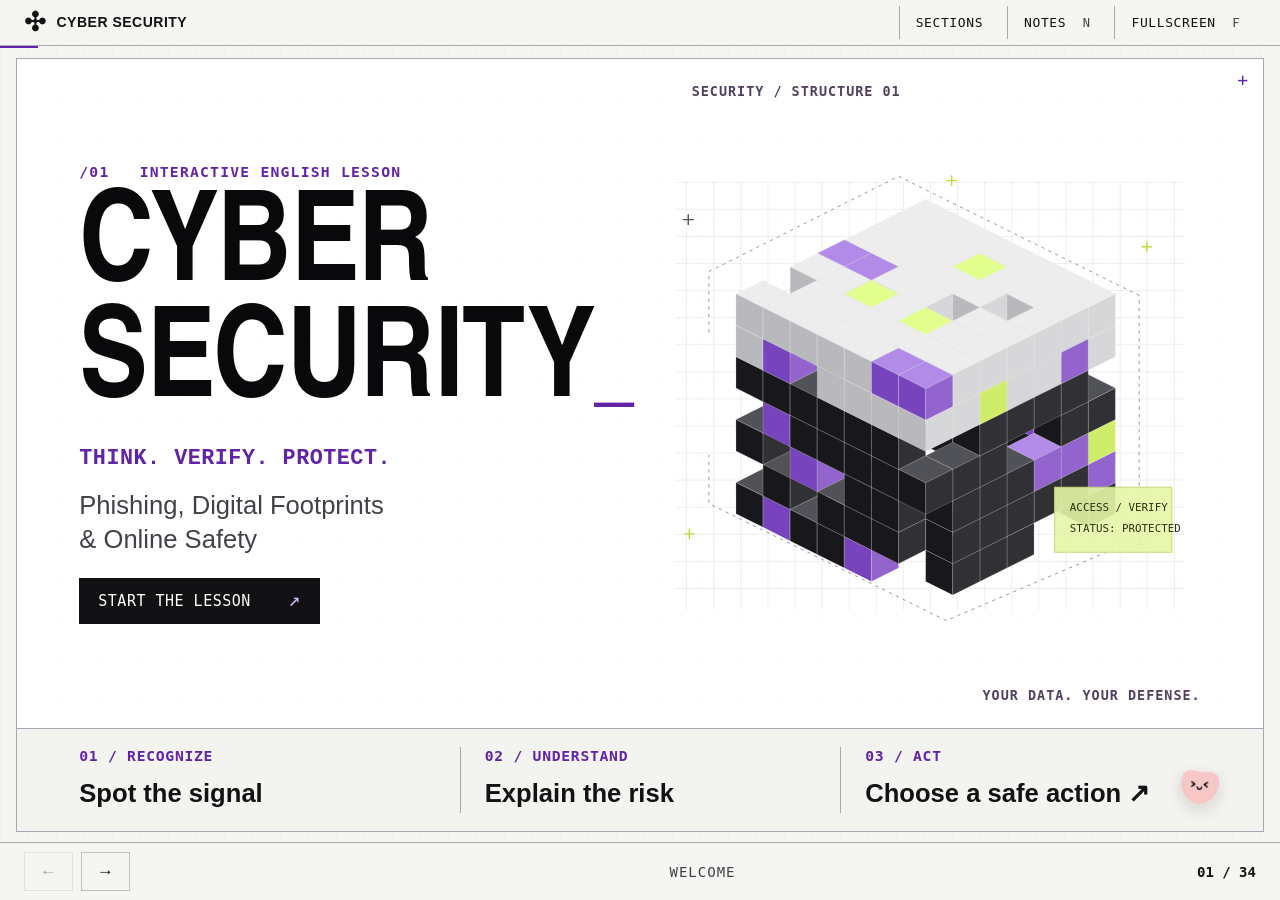
==== commit 7dfa4c2f: "Add files via upload" ====
--- a/index.html
+++ b/index.html
@@ -1,8 +1,8 @@
 <!doctype html>
-<html lang="en"><head><meta charset="utf-8"><meta name="viewport" content="width=device-width, initial-scale=1"><meta name="theme-color" content="#f5f5f2"><meta name="description" content="An interactive English lesson on phishing, digital footprints and online safety. Bilingual vocabulary, diagrams and presenter notes."><title>Cyber Security · English lesson</title><link rel="stylesheet" href="style.css?v=20261118-5"></head>
+<html lang="en"><head><meta charset="utf-8"><meta name="viewport" content="width=device-width, initial-scale=1"><meta name="theme-color" content="#f5f5f2"><meta name="description" content="An interactive English lesson on phishing, digital footprints and online safety. Bilingual vocabulary, diagrams and presenter notes."><title>Cyber Security · English lesson</title><link rel="stylesheet" href="style.css?v=20261124-projector-2"></head>
 <body><header class="toolbar"><a class="brand" href="#1"><i aria-hidden="true">✣</i>CYBER SECURITY</a><nav aria-label="Presentation tools"><button id="sections-btn">Sections</button><button id="notes-btn" title="Presenter notes (N)">Notes <kbd>N</kbd></button><button id="full-btn" title="Fullscreen (F)">Fullscreen <kbd>F</kbd></button></nav></header><div class="progress" aria-hidden="true"><div id="progress-bar"></div></div>
 <main id="stage" aria-label="Presentation"></main>
 <footer class="controls"><div class="nav-controls"><button id="prev-btn" aria-label="Previous slide">←</button><button id="next-btn" aria-label="Next slide">→</button><button id="reveal-btn" hidden>Reveal <kbd>Space</kbd></button></div><span id="section-label"></span><span id="counter" aria-live="polite"></span></footer>
 <dialog id="notes-dialog" class="drawer"><div class="drawer-head"><h2>Presenter notes</h2><button data-close aria-label="Close notes">×</button></div><div id="notes-content"></div></dialog>
 <dialog id="sections-dialog" class="drawer"><div class="drawer-head"><h2>Lesson map</h2><button data-close aria-label="Close sections">×</button></div><div id="sections-content"></div><p class="shortcuts">← → Slides &nbsp; · &nbsp; Space Reveal / next<br>N Notes &nbsp; · &nbsp; F Fullscreen &nbsp; · &nbsp; Esc Close</p></dialog>
-<script src="config.js"></script><script src="assets/qrcode.js"></script><script src="notes.js"></script><script src="slides.js?v=20261118-5"></script><script src="app.js?v=20261118-5"></script></body></html>
+<script src="config.js"></script><script src="assets/qrcode.js"></script><script src="notes.js"></script><script src="slides.js?v=20261124-projector-2"></script><script src="app.js?v=20261124-projector-2"></script></body></html>
--- a/style.css
+++ b/style.css
@@ -134,3 +134,89 @@
 @media(min-width:901px){.slide{width:min(100%,1480px,calc((100dvh - 168px)*16/9))}.slide h1{font-size:clamp(42px,6.6cqw,94px)}.slide.cover h1{font-size:clamp(52px,9.2cqw,118px)}}
 @media(max-width:900px){.slide-header h2{font-size:36px}.cover-main{padding:35px 30px;gap:10px}.slide.cover h1{font-size:72px}.cover .eyebrow{font-size:9px;letter-spacing:1px}.cover .lead{font-size:16px}.cover-subtitle{font-size:11px}.cover-principles{padding:20px 30px}.toolbar button{padding:10px}}
 @media(max-width:600px){.toolbar{height:58px;padding:0 12px}.brand{font-size:10px;letter-spacing:0;gap:6px}.brand i{font-size:20px}.toolbar button{font-size:9px;padding:8px 6px}.toolbar nav{gap:0}#stage{padding:12px}.slide{border-radius:0}.slide-header h2{font-size:34px}.cover-main{grid-template-columns:1fr;padding:30px 24px 16px;gap:20px}.slide.cover h1{font-size:76px}.cover .eyebrow{margin-bottom:20px}.cover-art{height:245px}.cover-art img{height:100%;width:100%}.art-label{left:0}.cover .lead{font-size:16px}.cover-start{font-size:10px}.cover-principles{padding:20px;gap:9px}.cover-principles>div+div{padding-left:10px}.cover-principles span{font-size:8px;line-height:1.5}.cover-principles b{font-size:13px}.controls button{padding:9px}.cover-subtitle{font-size:12px}.art-caption{font-size:8px}.intro h1{font-size:46px}}
+
+/* Projector edition: larger canvas, legible labels and saturated accents. */
+:root{--muted:#414149;--cyan:#6224a6;--purple:#6224a6;--accent:#6224a6;--line:#aaa6b3;--safe:#305b0b;--orange:#784200;--lime:#c6ef2f}
+.slide{background:#fff}.slide:before{opacity:.5}.slide:after{color:var(--accent)}
+.lead,.node small,.card p,.source-note{color:var(--muted)}
+.card.safe{border-color:#618c14}.layers>div:last-child{border-left-color:#618c14}
+.tag{background:#e3cef9;border-color:#9c6cce;color:#45206f;font-weight:600}
+th{background:#dfcef3;color:#48206f}td{color:#313138;background:#fff}tr:nth-child(even) td{background:#eeeaf3}
+.message-bar{background:#e2d4f0;color:#3e344b}.status-dot{background:var(--lime);border-color:#577c15}
+.avatar{background:var(--lime);border-color:#618c14}.demo-button{background:#e8def3;color:#41304f;border-color:#9a82b2}
+.fake-link,.callout{color:#57248c}.big-answer,.answer{color:#305b0b}
+.monitor-head{background:#dfcef3;color:#45206f}.monitor-head span{color:#41354c}
+.analyzed [data-mark]{background:#ffd77a;color:#633600}.analyzed [data-mark=personal]{background:#dec0fa;color:#4d1c82}
+.controls #reveal-btn{background:var(--lime);border-color:#618c14;color:#203900;font-weight:700}
+.cover-start span{color:#d8b6ff}.qr{border:2px solid #7b7188}
+@media(min-width:901px){
+ .toolbar{height:46px;padding:0 24px}.toolbar button{font-size:13px;padding:9px 16px}.toolbar kbd{font-size:12px}
+ #stage{padding:10px 16px;min-height:calc(100dvh - 106px);align-items:stretch}
+ .slide{width:100%;min-height:calc(100dvh - 126px);aspect-ratio:auto;padding:24px 3%;justify-content:center}
+ .slide-body{font-size:clamp(22px,min(2.45vw,3.7dvh),38px);line-height:1.35}
+ .slide-header{margin-bottom:20px}.slide-header h2{font-size:clamp(40px,min(5vw,7.4dvh),82px);line-height:1.04}
+ .eyebrow{font-size:clamp(14px,1.15vw,20px);font-weight:600;letter-spacing:1.2px;margin-bottom:10px}
+ .lead,.intro .lead{font-size:1.05em;line-height:1.4}
+ .slide h1,.slide.intro h1{font-size:clamp(54px,min(6.6vw,10dvh),110px)}
+ .slide.cover h1{font-size:clamp(74px,min(11vw,17dvh),180px)}
+ .cover-main{padding:3% 5% 2%}.cover .lead{font-size:clamp(22px,2vw,32px)}
+ .cover-subtitle{font-size:clamp(18px,1.7vw,27px)}.cover-start{font-size:15px}
+ .art-label,.art-caption{font-size:clamp(13px,1.05vw,18px);font-weight:600;color:#51405e}
+ .cover-principles{padding:18px 5%}.cover-principles span{font-size:clamp(14px,1.15vw,20px);font-weight:600;margin-bottom:7px}
+ .cover-principles b{font-size:clamp(22px,2vw,32px)}
+ .node{font-size:1em;padding:16px 14px;border-color:#9b93a6}.node small{font-size:.76em;line-height:1.35;font-weight:500;margin-top:8px}
+ .node-index{font-size:clamp(14px,1.1vw,20px);font-weight:700;margin-bottom:8px}
+ .flow{gap:10px;margin:18px 0}.chain-step{gap:8px}.arrow{font-size:1.25em}
+ .card{padding:18px 0;border-top-width:3px}.card p{line-height:1.45}.cols{gap:28px}
+ .callout{padding-top:17px;margin-top:20px;border-top-width:2px;font-weight:500}
+ .tags{margin-top:16px}.tag{font-size:.85em}.tags.large .tag{padding:10px 16px}
+ .message{max-width:1000px}.message-bar{font-size:16px;padding:12px 20px}.message-bar span:last-child{font-size:14px}
+ .message-body{padding:20px 26px;line-height:1.4}.message-body p{margin-bottom:14px}.message-body p:last-child{margin-bottom:0}
+ .sender code{font-size:.85em}.demo-button{font-size:.85em}
+ table{font-size:.98em;line-height:1.3}th{font-size:.82em;padding:12px 15px;letter-spacing:.5px}td{padding:13px 15px;border-bottom-color:#aaa1b5}
+ .source-note{font-size:clamp(16px,1.35vw,23px);margin-top:16px;line-height:1.4}
+ .mono,.label{font-size:clamp(15px,1.25vw,22px);font-weight:600}.label{width:72px;flex-shrink:0}
+ .profile small,.post-footer{font-size:.78em}.post{padding:24px}.post blockquote{margin:22px 0}
+ .notifications small{font-size:.85em}.notifications b{font-size:.9em}
+ .question-label{font-size:1em;margin-top:18px}.big-answer{margin-top:18px}
+ .definition{font-size:clamp(34px,3.4vw,60px)}.questions{margin-top:26px}.questions p{font-size:1.25em;margin-bottom:18px}.questions span{font-size:.65em}
+ .clean-list li:before{font-size:.7em}.clean-list li,.check-list li{padding:12px 0}
+ .rule-number{font-size:clamp(70px,8vw,130px);margin-bottom:16px}
+ .auth-equation{gap:28px;margin:18px 0 28px}.auth-equation>div{padding:20px 26px}
+ .layers{gap:14px}.layers>div{padding:16px 22px}.layers p{font-size:.86em}
+ .monitor-head{font-size:22px}.monitor-head span{font-size:18px}.signal-row{font-size:.95em;padding:24px 20px;gap:16px}.signal-row span:before{font-size:14px}
+ .takeaways p{font-size:1.4em}.takeaways b{font-size:.6em}.final-question{font-size:clamp(32px,3.4vw,56px)}
+ .qr{width:clamp(230px,min(27vw,38dvh),400px)}.qr-panel>b{font-size:.9em}.qr-panel small{font-size:clamp(16px,1.3vw,22px)}
+ .intro .word-preview{font-size:.85em;padding:12px 0}.intro .button{font-size:.85em}
+ .controls{height:58px;min-height:58px;padding:8px 24px}.controls button{padding:7px 15px;font-size:17px}
+ #section-label,#counter{font-size:14px}.controls kbd{font-size:13px}
+ .six-cat-looking-slide table,.six-cat-grooming-slide table{width:85%}
+ .cat-turtle-slide .cols,.cat-turtle-slide .callout{max-width:75%}.cat-art-turtle{width:23%}
+ .cat-backpack-slide .cols{padding-right:20%;grid-template-columns:.85fr 1.15fr}.cat-art-backpack{width:21%}
+ .phishing-lizard-slide .message{max-width:79%;margin-left:0}
+ .phishing-lizard{width:18%;bottom:14%}
+ .alex-loading-slide .lead{margin-bottom:10px}.alex-loading-slide .question{font-size:1.15em;margin-bottom:16px}
+ .alex-loading-slide td{padding-block:10px}
+ .cat-heart-slide .final-question,.cat-heart-slide .big-answer,.cat-heart-slide .thanks{max-width:76%}.cat-art-heart{width:21%}
+ .sender-slide .message-body{font-size:1.05em}
+}
+@media(min-width:901px) and (max-height:650px){
+ .slide{padding-block:18px}.slide-body{font-size:21px}.slide-header{margin-bottom:14px}.slide-header h2{font-size:38px}
+ .slide .eyebrow{margin-bottom:7px}.card{padding:12px 0}.flow{margin:12px 0}.callout{margin-top:14px;padding-top:12px}
+ th,td{padding-block:10px}.cover-principles{padding-block:12px}.cover .eyebrow{margin-bottom:14px}.cover .lead{margin-bottom:16px}
+}
+
+@media(min-width:901px){
+ .cover{height:calc(100dvh - 126px)}.cover-main{min-height:0}.cover-art img{position:absolute;inset:0;width:100%;height:100%;object-fit:contain}
+ .intro .slide-body>.cols{grid-template-columns:1.2fr 1fr}.slide.intro h1{font-size:clamp(50px,min(5.5vw,8.8dvh),94px);margin:8px 0 18px}
+ .cover .lead{margin-bottom:18px}.cover .eyebrow{margin-bottom:16px}.cover h1{margin-bottom:16px}
+}
+@media(min-width:901px){
+ .slide.cover h1{font-size:clamp(70px,min(10vw,14dvh),160px)}
+ .cover .lead{line-height:1.35}.cover-main{padding-top:2%;padding-bottom:2%}
+ .sender-slide .message-body{padding-block:14px}.sender-slide .answer{padding-block:7px}
+ .alex-title{margin-bottom:16px}.alex-board .card{padding:14px 0}.alex-board h3{margin-bottom:10px}
+}
+@media(min-width:901px){
+ .rule-one-lizard-slide .answer{max-width:75%}.rule-one-lizard{width:13%;bottom:-4%}
+}
